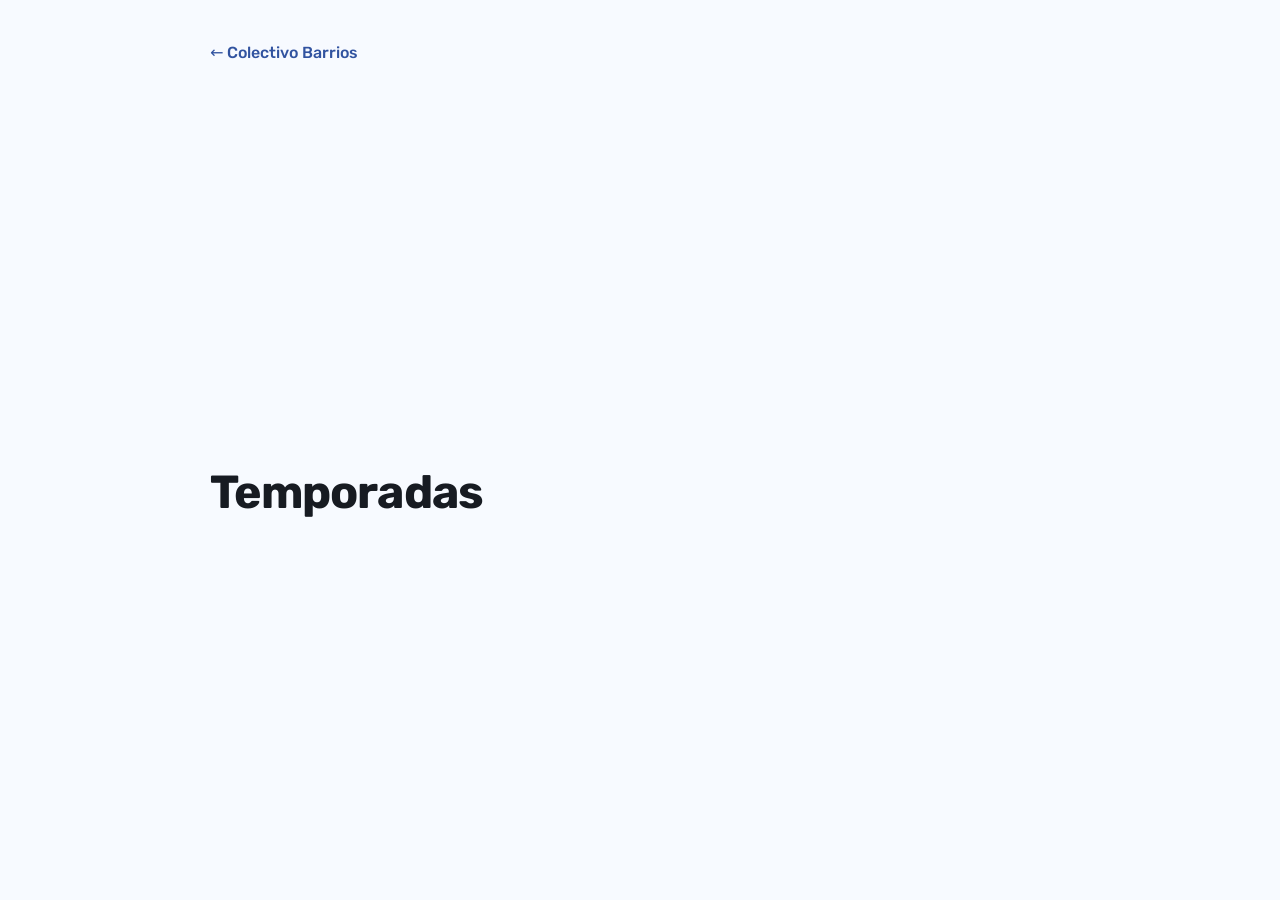
==== series.html @ 236506ab "Respaldo inicial: servidor Nginx optimizado y reproductor HLS" ====
<!doctype html>
<html lang="es">
<head>
<meta charset="utf-8">
<meta name="viewport" content="width=device-width, initial-scale=1">
<title>Series · Colectivo Barrios</title>
<meta name="theme-color" content="#006A60">
<link rel="preconnect" href="https://fonts.googleapis.com">
<link rel="preconnect" href="https://fonts.gstatic.com" crossorigin>
<link href="https://fonts.googleapis.com/css2?family=JetBrains+Mono:wght@400;700&family=Rubik:wght@400;500;700&display=swap" rel="stylesheet">
<script src="theme.js"></script>
<link rel="stylesheet" href="styles.css">
</head>
<body>
<main class="wrap">
  <a class="back" href="index.html#series">← Colectivo Barrios</a>
  <article class="s-head">
    <div class="cover" id="cover"></div>
    <div>
      <h1 class="big" id="title"></h1>
      <p class="lead" id="about"></p>
    </div>
  </article>
  <section>
    <h2>Temporadas</h2>
    <div class="chips" id="seasons"></div>
    <ol class="eps" id="eps"></ol>
  </section>
</main>
<script src="track.js"></script>
<script src="series.js?v=6"></script>
</body>
</html>
---- styles.css ----
/* Colectivo Barrios · roles de color estilo Material 3, generados desde un tono (--h) que cambia en cada visita */
@property --h{syntax:"<number>";inherits:true;initial-value:180}
:root{
  color-scheme:light dark;
  transition:--h 2.6s ease-in-out;
  --primary:oklch(.46 .13 var(--h)); --on-primary:#fff;
  --primary-c:oklch(.92 .07 var(--h)); --on-primary-c:oklch(.25 .08 var(--h));
  --secondary:oklch(.5 .04 var(--h));
  --secondary-c:oklch(.92 .03 calc(var(--h) + 20)); --on-secondary-c:oklch(.26 .04 calc(var(--h) + 20));
  --tertiary:oklch(.48 .1 calc(var(--h) + 60)); --on-tertiary:#fff;
  --tertiary-c:oklch(.92 .05 calc(var(--h) + 60)); --on-tertiary-c:oklch(.26 .08 calc(var(--h) + 60));
  --surface:oklch(.985 .008 var(--h)); --on-surface:oklch(.22 .015 var(--h));
  --on-surface-v:oklch(.4 .02 var(--h)); --outline-v:oklch(.84 .02 var(--h));
  --code-bg:oklch(.22 .03 var(--h)); --code-fg:oklch(.9 .02 var(--h)); --code-hl:oklch(.8 .13 var(--h));
  --font:"Rubik",system-ui,"Segoe UI",sans-serif; --mono:"JetBrains Mono",ui-monospace,monospace;
}
@media (prefers-color-scheme:dark){:root{
  --primary:oklch(.8 .12 var(--h)); --on-primary:oklch(.25 .07 var(--h));
  --primary-c:oklch(.34 .08 var(--h)); --on-primary-c:oklch(.9 .07 var(--h));
  --secondary:oklch(.8 .04 var(--h));
  --secondary-c:oklch(.35 .04 calc(var(--h) + 20)); --on-secondary-c:oklch(.9 .04 calc(var(--h) + 20));
  --tertiary:oklch(.8 .1 calc(var(--h) + 60)); --on-tertiary:oklch(.25 .07 calc(var(--h) + 60));
  --tertiary-c:oklch(.36 .08 calc(var(--h) + 60)); --on-tertiary-c:oklch(.92 .06 calc(var(--h) + 60));
  --surface:oklch(.19 .015 var(--h)); --on-surface:oklch(.91 .01 var(--h));
  --on-surface-v:oklch(.78 .02 var(--h)); --outline-v:oklch(.38 .02 var(--h));
  --code-bg:oklch(.14 .02 var(--h));
}}
*{box-sizing:border-box;margin:0}
html{scroll-behavior:smooth}
body{font:400 1rem/1.65 var(--font);background:var(--surface);color:var(--on-surface)}
img{max-width:100%;display:block}
a{color:var(--primary)}
:focus-visible{outline:3px solid var(--primary);outline-offset:3px}
.wrap{width:min(860px,100% - 40px);margin-inline:auto;padding-block:40px 72px}
section{margin-top:72px}
h1,h2,h3{line-height:1.15;font-weight:700}
h1{font-size:clamp(1.6rem,4vw,2.1rem);color:var(--primary)}
h1.big{font-size:clamp(2rem,6vw,3.2rem);color:var(--on-surface);margin-bottom:12px;letter-spacing:-.02em}
h2{font-size:clamp(1.9rem,5vw,2.9rem);letter-spacing:-.02em;margin-bottom:10px}
h3{font-size:1.3rem;font-weight:500}
.lead{color:var(--on-surface-v);font-size:1.1rem;max-width:56ch}
.meta{color:var(--on-surface-v);font-size:.9rem}

/* botones */
.btn{position:relative;overflow:hidden;display:inline-flex;align-items:center;justify-content:center;height:44px;padding:0 24px;border:0;border-radius:22px;font:500 .95rem var(--font);text-decoration:none;cursor:pointer}
.btn::before{content:"";position:absolute;inset:0;background:currentColor;opacity:0;transition:opacity .2s}
.btn:hover::before{opacity:.1}
.filled{background:var(--primary);color:var(--on-primary)}
.tonal{background:var(--secondary-c);color:var(--on-secondary-c)}
.text{color:var(--primary);padding:0 14px}

/* portadas (si existe la imagen en img/, se encima al arte) */
.cover{position:relative;aspect-ratio:2/3;border-radius:6px;overflow:hidden;display:flex;align-items:flex-end;padding:14px;font-weight:700;font-size:1.25rem;line-height:1.05;color:#fff;background-size:cover;background-position:center;transition:transform .25s}
.cover img{position:absolute;inset:0;width:100%;height:100%;object-fit:cover}
.cover img ~ span{display:none}
.cover span{position:relative}
.art-rick{background-color:#0d2b2f;background-image:url("data:image/svg+xml,%3Csvg xmlns='http://www.w3.org/2000/svg' viewBox='0 0 200 300'%3E%3Ccircle cx='100' cy='125' r='84' fill='none' stroke='%2394e07a' stroke-width='10' opacity='.25'/%3E%3Ccircle cx='100' cy='125' r='62' fill='none' stroke='%2394e07a' stroke-width='10' opacity='.55'/%3E%3Ccircle cx='100' cy='125' r='38' fill='%2394e07a'/%3E%3C/svg%3E")}
.art-peace{background-color:#25203d;background-image:url("data:image/svg+xml,%3Csvg xmlns='http://www.w3.org/2000/svg' viewBox='0 0 200 300'%3E%3Ccircle cx='100' cy='125' r='70' fill='none' stroke='%23f2c14e' stroke-width='8'/%3E%3Cpath d='M100 55v140M100 125l-50 50M100 125l50 50' stroke='%23f2c14e' stroke-width='8' fill='none' stroke-linecap='round'/%3E%3C/svg%3E")}

/* series */
.shows{list-style:none;padding:0;margin-top:32px;display:grid;gap:36px}
.show{display:grid;grid-template-columns:128px 1fr;gap:24px;align-items:start;color:inherit;text-decoration:none}
@media (min-width:600px){.show{grid-template-columns:168px 1fr;gap:32px}}
.show:hover .cover{transform:rotate(-2deg) translateY(-4px)}
.txt h3{margin-bottom:8px}
.go{display:inline-block;margin-top:12px;color:var(--primary);font-weight:500}
.show:hover .go{text-decoration:underline}
@media (max-width:599px){.cover{font-size:1.05rem;padding:10px}}

/* página de serie */
.back{display:inline-block;margin-bottom:28px;font-weight:500;text-decoration:none}
.back:hover{text-decoration:underline}
.s-head{display:grid;grid-template-columns:128px 1fr;gap:24px;align-items:start}
@media (min-width:600px){.s-head{grid-template-columns:200px 1fr;gap:36px}}
.chips{display:flex;flex-wrap:wrap;gap:8px;margin-top:20px}
.chip{font:500 .9rem var(--font);color:var(--on-surface);background:none;border:1px solid var(--outline-v);border-radius:8px;padding:6px 16px;cursor:pointer;transition:background .2s}
.chip.on{background:var(--secondary-c);color:var(--on-secondary-c);border-color:transparent}
.eps{list-style:none;padding:0;margin-top:20px}
.ep{display:flex;align-items:center;justify-content:space-between;gap:16px;min-height:60px;border-bottom:1px solid var(--outline-v)}

/* proyecto */
.app{margin-top:24px;padding:clamp(22px,4vw,36px);border:1px solid var(--outline-v);border-radius:16px;display:grid;gap:18px;justify-items:start}
.app-top{display:flex;align-items:center;gap:20px}
.app-top img{flex:none;width:96px;height:96px;border-radius:24px}
.app-desc{font-size:1.1rem;max-width:52ch}
.feat{list-style:none;padding:0;display:grid;gap:10px;width:100%}
.feat li{background:var(--primary-c);color:var(--on-primary-c);border-radius:10px;padding:12px 16px}
@media (min-width:640px){.feat{grid-template-columns:1fr 1fr}}

/* comunidad */
.actions{display:flex;flex-wrap:wrap;gap:10px;margin-top:24px}

/* venta */
.venta{background:var(--tertiary-c);color:var(--on-tertiary-c);border-radius:16px;padding:clamp(24px,5vw,48px)}
.venta .lead{color:inherit;opacity:.85}
.serv{list-style:none;padding:0;margin-top:28px}
.serv h3{font-size:1.15rem}
.serv p{opacity:.85;font-size:.95rem}

.serv li{padding:18px 0;border-top:1px solid color-mix(in srgb,currentColor 22%,transparent)}
.venta .filled{background:var(--tertiary);color:var(--on-tertiary)}
.ghost{color:inherit;box-shadow:inset 0 0 0 1px color-mix(in srgb,currentColor 45%,transparent)}

/* terminal emergente */
dialog.term{margin:auto;padding:0;width:min(640px,calc(100% - 32px));border:1px solid color-mix(in srgb,var(--code-fg) 25%,transparent);border-radius:10px;overflow:hidden;background:var(--code-bg);color:var(--code-fg);font:400 .92rem/1.7 var(--mono)}
dialog.term::backdrop{background:rgb(0 0 0/.55)}
dialog.term[open]{animation:term-in .22s cubic-bezier(.2,.8,.2,1)}
@keyframes term-in{from{opacity:0;transform:translateY(10px) scale(.96)}}
.term-bar{display:flex;justify-content:space-between;align-items:center;padding:8px 14px;border-bottom:1px solid color-mix(in srgb,var(--code-fg) 18%,transparent);font-size:.8rem;color:color-mix(in srgb,var(--code-fg) 70%,transparent)}
.term-bar button{background:none;border:0;color:inherit;font-size:1.5rem;line-height:1;padding:0 4px;cursor:pointer}
.term-body{padding:16px;min-height:170px;max-height:50vh;overflow-y:auto;white-space:pre-wrap;overflow-wrap:anywhere}
.term-body .you{color:var(--code-hl)}
.term-body .err{color:oklch(.78 .14 25)}
.term-line{display:flex;gap:10px;align-items:center;padding:10px 16px 14px}
.term-line:focus-within{background:color-mix(in srgb,var(--code-hl) 10%,transparent)}
.term-line span{color:var(--code-hl)}
.term-line input{flex:1;min-width:0;background:none;border:0;outline:0;color:inherit;font:inherit;caret-color:var(--code-hl)}

@media (prefers-reduced-motion:reduce){*,*::before,*::after{animation:none!important;transition:none!important;scroll-behavior:auto!important}}
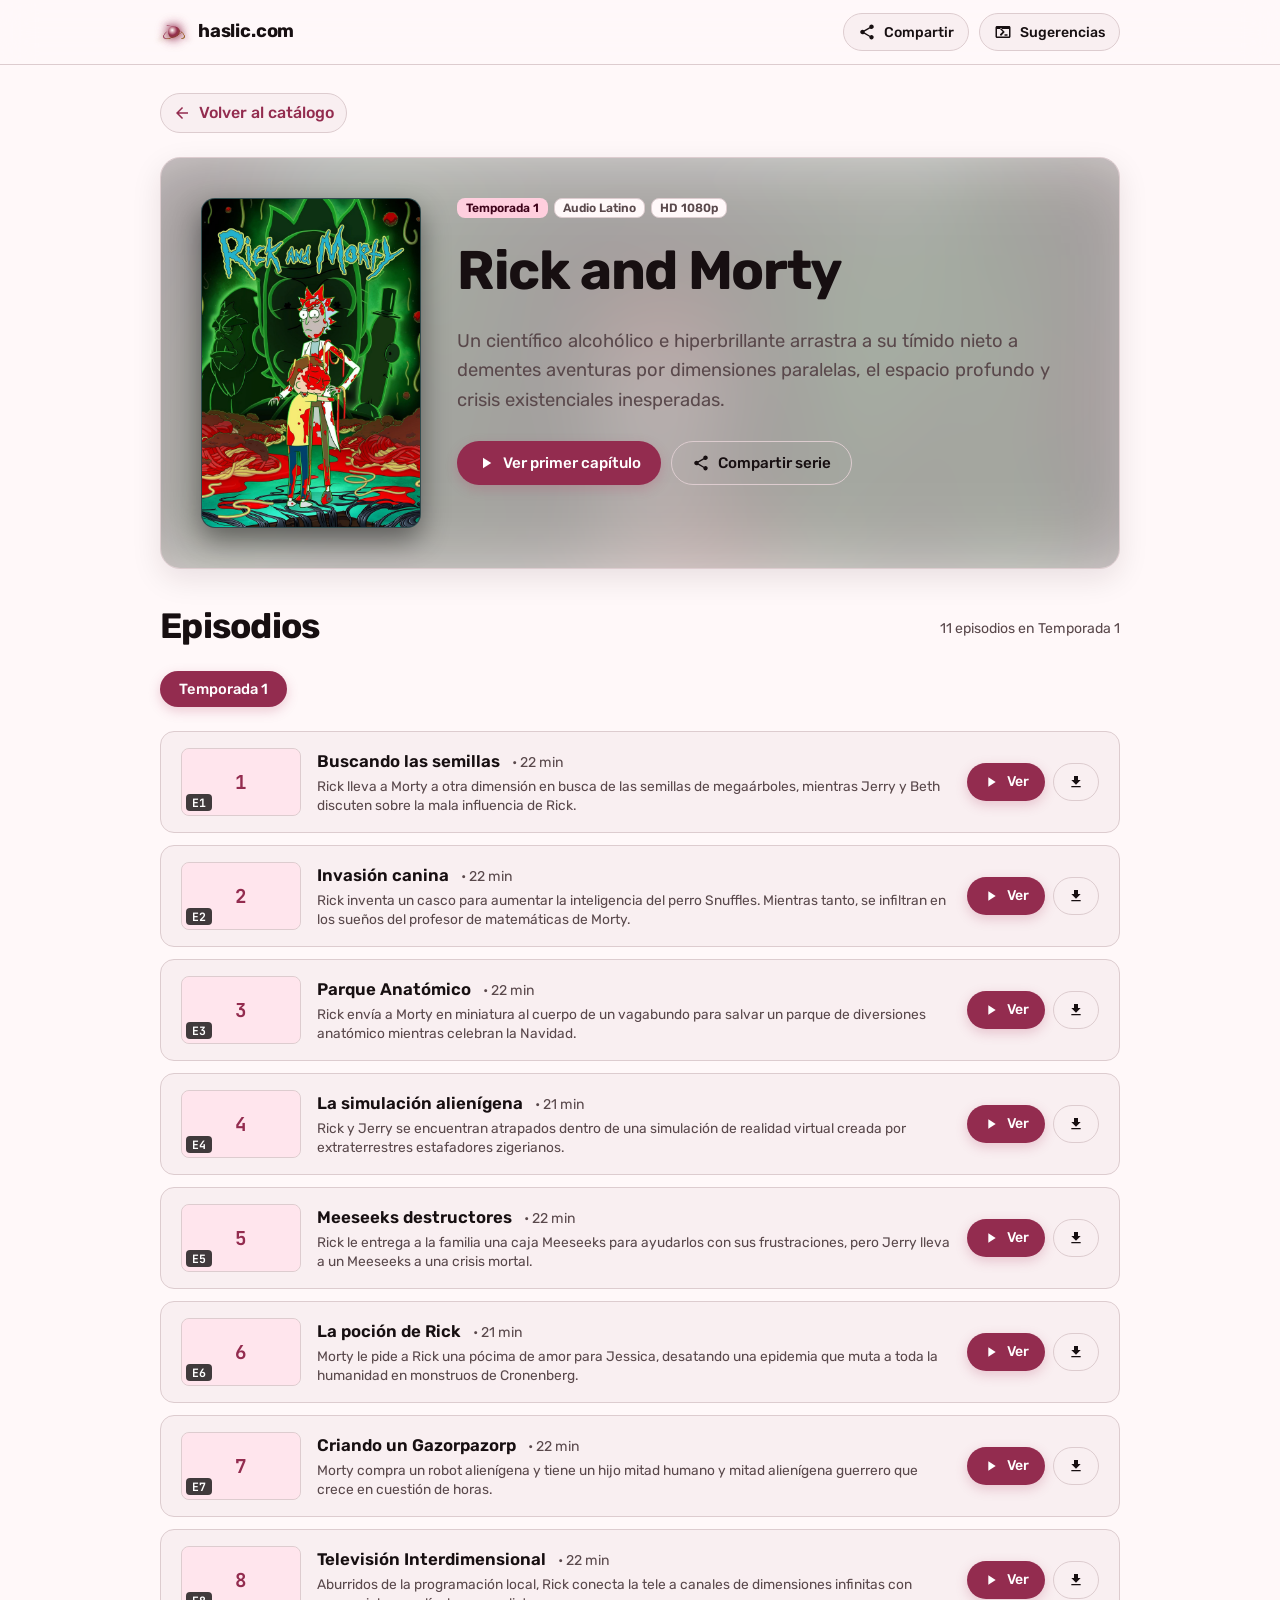
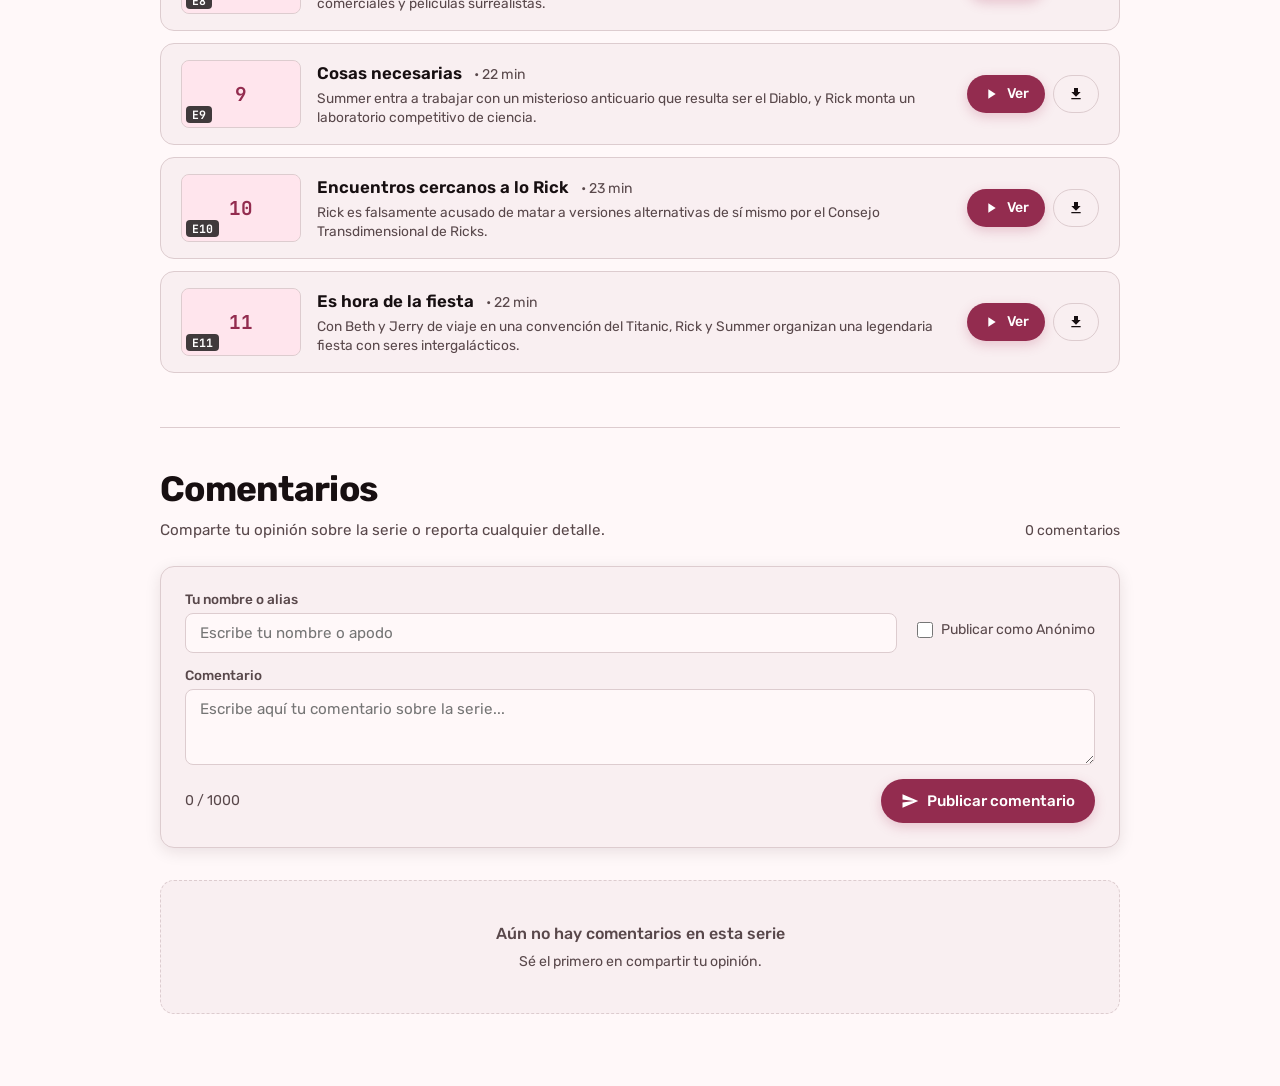
==== commit a0cbbaaf: "correciones de estilos" ====
--- a/series.html
+++ b/series.html
@@ -1,33 +1,234 @@
 <!doctype html>
 <html lang="es">
 <head>
-<meta charset="utf-8">
-<meta name="viewport" content="width=device-width, initial-scale=1">
-<title>Series · Colectivo Barrios</title>
-<meta name="theme-color" content="#006A60">
-<link rel="preconnect" href="https://fonts.googleapis.com">
-<link rel="preconnect" href="https://fonts.gstatic.com" crossorigin>
-<link href="https://fonts.googleapis.com/css2?family=JetBrains+Mono:wght@400;700&family=Rubik:wght@400;500;700&display=swap" rel="stylesheet">
-<script src="theme.js"></script>
-<link rel="stylesheet" href="styles.css">
+  <meta charset="utf-8">
+  <meta name="viewport" content="width=device-width, initial-scale=1">
+  <title>Series · haslic.com</title>
+  <meta name="description" content="Visualiza episodios y temporadas completas en alta definición.">
+  <meta name="theme-color" content="#006A60">
+  <link rel="preconnect" href="https://fonts.googleapis.com">
+  <link rel="preconnect" href="https://fonts.gstatic.com" crossorigin>
+  <link href="https://fonts.googleapis.com/css2?family=JetBrains+Mono:wght@400;600;700&family=Rubik:wght@400;500;600;700&display=swap" rel="stylesheet">
+  <script src="theme.js?v=9"></script>
+  <link rel="stylesheet" href="styles.css?v=9">
 </head>
 <body>
-<main class="wrap">
-  <a class="back" href="index.html#series">← Colectivo Barrios</a>
-  <article class="s-head">
-    <div class="cover" id="cover"></div>
-    <div>
-      <h1 class="big" id="title"></h1>
-      <p class="lead" id="about"></p>
+  <!-- Barra de navegación superior -->
+  <header class="site-nav">
+    <div class="nav-wrap">
+      <a class="brand" href="index.html">
+        <div class="brand-nexus" aria-hidden="true">
+          <div class="nexus-glow"></div>
+          <div class="nexus-ring ring-1"></div>
+          <div class="nexus-ring ring-2"></div>
+          <div class="nexus-core"></div>
+        </div>
+        <span>haslic.com</span>
+      </a>
+      <nav class="nav-actions">
+        <button type="button" class="nav-btn" id="share-page-btn" title="Compartir página" aria-label="Compartir página">
+          <svg viewBox="0 0 24 24">
+            <path d="M18 16.08c-.76 0-1.44.3-1.96.77L8.91 12.7c.05-.23.09-.46.09-.7s-.04-.47-.09-.7l7.05-4.11c.54.5 1.25.81 2.04.81 1.66 0 3-1.34 3-3s-1.34-3-3-3-3 1.34-3 3c0 .24.04.47.09.7L8.04 9.81C7.5 9.31 6.79 9 6 9c-1.66 0-3 1.34-3 3s1.34 3 3 3c.79 0 1.5-.31 2.04-.81l7.12 4.16c-.05.21-.08.43-.08.65 0 1.61 1.31 2.92 2.92 2.92s2.92-1.31 2.92-2.92c0-1.61-1.31-2.92-2.92-2.92z"/>
+          </svg>
+          <span>Compartir</span>
+        </button>
+        <button type="button" class="nav-btn" id="open-term" title="Abrir buzón de sugerencias" aria-label="Abrir sugerencias">
+          <svg viewBox="0 0 24 24">
+            <path d="M20 4H4c-1.1 0-2 .9-2 2v12c0 1.1.9 2 2 2h16c1.1 0 2-.9 2-2V6c0-1.1-.9-2-2-2zm0 14H4V8h16v10zm-12-3l3.5-3.5L8 8l1.41-1.41L14.33 12l-4.92 5.41L8 16zm6 0h4v2h-4v-2z"/>
+          </svg>
+          <span>Sugerencias</span>
+        </button>
+      </nav>
     </div>
-  </article>
-  <section>
-    <h2>Temporadas</h2>
-    <div class="chips" id="seasons"></div>
-    <ol class="eps" id="eps"></ol>
-  </section>
-</main>
-<script src="track.js"></script>
-<script src="series.js?v=6"></script>
+  </header>
+
+  <main class="wrap">
+    <!-- Migas de pan / Volver -->
+    <a class="back-link" href="index.html">
+      <svg width="18" height="18" viewBox="0 0 24 24" fill="currentColor">
+        <path d="M20 11H7.83l5.59-5.59L12 4l-8 8 8 8 1.41-1.41L7.83 13H20v-2z"/>
+      </svg>
+      <span>Volver al catálogo</span>
+    </a>
+
+    <!-- Cabecera Hero de la Serie -->
+    <article class="series-hero">
+      <div class="series-hero-backdrop" id="hero-backdrop"></div>
+      <div class="s-head">
+        <div class="s-poster" id="cover"></div>
+        <div class="s-info">
+          <div class="badge-row" id="series-badges">
+            <span class="badge badge-primary" id="series-season-badge">Temporada 1</span>
+            <span class="badge">Audio Latino</span>
+            <span class="badge">HD 1080p</span>
+          </div>
+          <h1 class="big" id="title">Cargando serie...</h1>
+          <p class="lead" id="about"></p>
+          <div class="s-actions">
+            <button type="button" class="btn filled" id="play-first-btn">
+              <svg viewBox="0 0 24 24">
+                <path d="M8 5v14l11-7z"/>
+              </svg>
+              <span>Ver primer capítulo</span>
+            </button>
+            <button type="button" class="btn ghost" id="share-btn">
+              <svg viewBox="0 0 24 24">
+                <path d="M18 16.08c-.76 0-1.44.3-1.96.77L8.91 12.7c.05-.23.09-.46.09-.7s-.04-.47-.09-.7l7.05-4.11c.54.5 1.25.81 2.04.81 1.66 0 3-1.34 3-3s-1.34-3-3-3-3 1.34-3 3c0 .24.04.47.09.7L8.04 9.81C7.5 9.31 6.79 9 6 9c-1.66 0-3 1.34-3 3s1.34 3 3 3c.79 0 1.5-.31 2.04-.81l7.12 4.16c-.05.21-.08.43-.08.65 0 1.61 1.31 2.92 2.92 2.92s2.92-1.31 2.92-2.92c0-1.61-1.31-2.92-2.92-2.92z"/>
+              </svg>
+              <span>Compartir serie</span>
+            </button>
+          </div>
+        </div>
+      </div>
+    </article>
+
+    <!-- Reproductor Teatral (Oculto inicialmente, aparece al reproducir un capítulo) -->
+    <section class="theater-player-container" id="player-container">
+      <div class="player-header">
+        <div class="player-title">
+          <svg width="20" height="20" viewBox="0 0 24 24" fill="currentColor">
+            <path d="M12 2C6.48 2 2 6.48 2 12s4.48 10 10 10 10-4.48 10-10S17.52 2 12 2zm-2 14.5v-9l6 4.5-6 4.5z"/>
+          </svg>
+          <span id="player-status">Reproduciendo: Episodio</span>
+        </div>
+        <button type="button" class="player-close" id="player-close-btn" title="Cerrar reproductor" aria-label="Cerrar">✕</button>
+      </div>
+
+      <div class="video-wrapper">
+        <video id="video-element" controls playsinline preload="metadata"></video>
+        <div class="player-fallback" id="player-fallback">
+          <svg width="48" height="48" viewBox="0 0 24 24" fill="currentColor" style="color: var(--primary);">
+            <path d="M21 3H3c-1.1 0-2 .9-2 2v14c0 1.1.9 2 2 2h18c1.1 0 2-.9 2-2V5c0-1.1-.9-2-2-2zm0 16H3V5h18v14zm-10-7h9v6h-9z"/>
+          </svg>
+          <h3>Video local en preparación</h3>
+          <p id="fallback-message">El archivo multimedia aún no se encuentra alojado en esta ruta local.</p>
+          <span class="badge" id="fallback-path" style="font-family: var(--mono); word-break: break-all;"></span>
+        </div>
+      </div>
+
+      <div class="player-nav-controls">
+        <button type="button" class="btn ghost" id="btn-prev-ep" style="height: 38px; padding: 0 14px; font-size: 0.88rem;">
+          ← Anterior
+        </button>
+        <span class="meta" id="player-ep-counter">Capítulo 1</span>
+        <button type="button" class="btn ghost" id="btn-next-ep" style="height: 38px; padding: 0 14px; font-size: 0.88rem;">
+          Siguiente →
+        </button>
+      </div>
+    </section>
+
+    <!-- Temporadas y Episodios -->
+    <section class="seasons-section">
+      <div class="section-head">
+        <h2>Episodios</h2>
+        <span class="meta" id="episodes-count">Cargando episodios...</span>
+      </div>
+
+      <!-- Selector de Temporadas -->
+      <div class="chips" id="seasons"></div>
+
+      <!-- Lista Interactiva de Episodios -->
+      <ol class="eps" id="eps"></ol>
+    </section>
+
+    <!-- Sección de Comentarios de la Serie -->
+    <section class="comments-section" id="comments">
+      <div class="comments-header">
+        <div>
+          <h2>Comentarios</h2>
+          <p class="lead" style="font-size: 0.95rem;">Comparte tu opinión sobre la serie o reporta cualquier detalle.</p>
+        </div>
+        <span class="meta" id="comments-count">0 comentarios</span>
+      </div>
+
+      <!-- Formulario para agregar comentario -->
+      <form class="comment-form" id="comment-form">
+        <div class="comment-inputs-row">
+          <div class="input-group" style="flex: 1; min-width: 200px;">
+            <label for="comment-author" class="input-label">Tu nombre o alias</label>
+            <input type="text" id="comment-author" class="comment-input" placeholder="Escribe tu nombre o apodo" maxlength="40">
+          </div>
+          <div class="anon-toggle-wrap">
+            <label class="anon-toggle-label">
+              <input type="checkbox" id="comment-anon">
+              <span>Publicar como Anónimo</span>
+            </label>
+          </div>
+        </div>
+
+        <div class="input-group" style="margin-top: 14px;">
+          <label for="comment-text" class="input-label">Comentario</label>
+          <textarea id="comment-text" class="comment-textarea" placeholder="Escribe aquí tu comentario sobre la serie..." rows="3" required maxlength="1000"></textarea>
+        </div>
+
+        <div class="comment-form-footer">
+          <span class="meta" id="char-counter">0 / 1000</span>
+          <button type="submit" class="btn filled" id="btn-submit-comment">
+            <svg viewBox="0 0 24 24" style="width: 18px; height: 18px;">
+              <path d="M2.01 21L23 12 2.01 3 2 10l15 2-15 2z"/>
+            </svg>
+            <span>Publicar comentario</span>
+          </button>
+        </div>
+      </form>
+
+      <!-- Lista de Comentarios -->
+      <div class="comments-list" id="comments-list">
+        <div class="comments-empty" id="comments-empty">
+          <p style="font-weight: 500; margin-bottom: 4px;">Aún no hay comentarios en esta serie</p>
+          <p class="meta">Sé el primero en compartir tu opinión.</p>
+        </div>
+      </div>
+    </section>
+  </main>
+
+  <!-- Modal Terminal de sugerencias interactivo -->
+  <dialog class="term" id="term">
+    <div class="term-bar">
+      <span>terminal@haslic.com:~</span>
+      <button type="button" id="term-x" aria-label="Cerrar terminal">×</button>
+    </div>
+    <div class="term-body" id="term-out"></div>
+    <div class="term-line">
+      <span>$</span>
+      <input type="text" id="term-in" placeholder="Escribe aquí..." autofocus>
+    </div>
+  </dialog>
+
+  <!-- Notificación Toast -->
+  <div class="toast" id="toast">Enlace copiado al portapapeles</div>
+
+  <script src="track.js?v=9"></script>
+  <script src="series.js?v=9"></script>
+  <script src="script.js?v=9"></script>
+  <script>
+    // Manejo de compartir en la navbar
+    (function() {
+      const sharePageBtn = document.getElementById("share-page-btn");
+      const toast = document.getElementById("toast");
+
+      function showToast(msg) {
+        if (!toast) return;
+        toast.textContent = msg;
+        toast.classList.add("show");
+        setTimeout(() => toast.classList.remove("show"), 2800);
+      }
+
+      if (sharePageBtn) {
+        sharePageBtn.addEventListener("click", () => {
+          const url = window.location.href;
+          if (navigator.clipboard) {
+            navigator.clipboard.writeText(url).then(() => {
+              showToast("¡Enlace copiado al portapapeles!");
+            }).catch(() => {
+              showToast(url);
+            });
+          } else {
+            showToast("Enlace preparado.");
+          }
+        });
+      }
+    })();
+  </script>
 </body>
 </html>
--- a/styles.css
+++ b/styles.css
@@ -1,119 +1,1506 @@
-/* Colectivo Barrios · roles de color estilo Material 3, generados desde un tono (--h) que cambia en cada visita */
-@property --h{syntax:"<number>";inherits:true;initial-value:180}
-:root{
-  color-scheme:light dark;
-  transition:--h 2.6s ease-in-out;
-  --primary:oklch(.46 .13 var(--h)); --on-primary:#fff;
-  --primary-c:oklch(.92 .07 var(--h)); --on-primary-c:oklch(.25 .08 var(--h));
-  --secondary:oklch(.5 .04 var(--h));
-  --secondary-c:oklch(.92 .03 calc(var(--h) + 20)); --on-secondary-c:oklch(.26 .04 calc(var(--h) + 20));
-  --tertiary:oklch(.48 .1 calc(var(--h) + 60)); --on-tertiary:#fff;
-  --tertiary-c:oklch(.92 .05 calc(var(--h) + 60)); --on-tertiary-c:oklch(.26 .08 calc(var(--h) + 60));
-  --surface:oklch(.985 .008 var(--h)); --on-surface:oklch(.22 .015 var(--h));
-  --on-surface-v:oklch(.4 .02 var(--h)); --outline-v:oklch(.84 .02 var(--h));
-  --code-bg:oklch(.22 .03 var(--h)); --code-fg:oklch(.9 .02 var(--h)); --code-hl:oklch(.8 .13 var(--h));
-  --font:"Rubik",system-ui,"Segoe UI",sans-serif; --mono:"JetBrains Mono",ui-monospace,monospace;
-}
-@media (prefers-color-scheme:dark){:root{
-  --primary:oklch(.8 .12 var(--h)); --on-primary:oklch(.25 .07 var(--h));
-  --primary-c:oklch(.34 .08 var(--h)); --on-primary-c:oklch(.9 .07 var(--h));
-  --secondary:oklch(.8 .04 var(--h));
-  --secondary-c:oklch(.35 .04 calc(var(--h) + 20)); --on-secondary-c:oklch(.9 .04 calc(var(--h) + 20));
-  --tertiary:oklch(.8 .1 calc(var(--h) + 60)); --on-tertiary:oklch(.25 .07 calc(var(--h) + 60));
-  --tertiary-c:oklch(.36 .08 calc(var(--h) + 60)); --on-tertiary-c:oklch(.92 .06 calc(var(--h) + 60));
-  --surface:oklch(.19 .015 var(--h)); --on-surface:oklch(.91 .01 var(--h));
-  --on-surface-v:oklch(.78 .02 var(--h)); --outline-v:oklch(.38 .02 var(--h));
-  --code-bg:oklch(.14 .02 var(--h));
-}}
-*{box-sizing:border-box;margin:0}
-html{scroll-behavior:smooth}
-body{font:400 1rem/1.65 var(--font);background:var(--surface);color:var(--on-surface)}
-img{max-width:100%;display:block}
-a{color:var(--primary)}
-:focus-visible{outline:3px solid var(--primary);outline-offset:3px}
-.wrap{width:min(860px,100% - 40px);margin-inline:auto;padding-block:40px 72px}
-section{margin-top:72px}
-h1,h2,h3{line-height:1.15;font-weight:700}
-h1{font-size:clamp(1.6rem,4vw,2.1rem);color:var(--primary)}
-h1.big{font-size:clamp(2rem,6vw,3.2rem);color:var(--on-surface);margin-bottom:12px;letter-spacing:-.02em}
-h2{font-size:clamp(1.9rem,5vw,2.9rem);letter-spacing:-.02em;margin-bottom:10px}
-h3{font-size:1.3rem;font-weight:500}
-.lead{color:var(--on-surface-v);font-size:1.1rem;max-width:56ch}
-.meta{color:var(--on-surface-v);font-size:.9rem}
-
-/* botones */
-.btn{position:relative;overflow:hidden;display:inline-flex;align-items:center;justify-content:center;height:44px;padding:0 24px;border:0;border-radius:22px;font:500 .95rem var(--font);text-decoration:none;cursor:pointer}
-.btn::before{content:"";position:absolute;inset:0;background:currentColor;opacity:0;transition:opacity .2s}
-.btn:hover::before{opacity:.1}
-.filled{background:var(--primary);color:var(--on-primary)}
-.tonal{background:var(--secondary-c);color:var(--on-secondary-c)}
-.text{color:var(--primary);padding:0 14px}
-
-/* portadas (si existe la imagen en img/, se encima al arte) */
-.cover{position:relative;aspect-ratio:2/3;border-radius:6px;overflow:hidden;display:flex;align-items:flex-end;padding:14px;font-weight:700;font-size:1.25rem;line-height:1.05;color:#fff;background-size:cover;background-position:center;transition:transform .25s}
-.cover img{position:absolute;inset:0;width:100%;height:100%;object-fit:cover}
-.cover img ~ span{display:none}
-.cover span{position:relative}
-.art-rick{background-color:#0d2b2f;background-image:url("data:image/svg+xml,%3Csvg xmlns='http://www.w3.org/2000/svg' viewBox='0 0 200 300'%3E%3Ccircle cx='100' cy='125' r='84' fill='none' stroke='%2394e07a' stroke-width='10' opacity='.25'/%3E%3Ccircle cx='100' cy='125' r='62' fill='none' stroke='%2394e07a' stroke-width='10' opacity='.55'/%3E%3Ccircle cx='100' cy='125' r='38' fill='%2394e07a'/%3E%3C/svg%3E")}
-.art-peace{background-color:#25203d;background-image:url("data:image/svg+xml,%3Csvg xmlns='http://www.w3.org/2000/svg' viewBox='0 0 200 300'%3E%3Ccircle cx='100' cy='125' r='70' fill='none' stroke='%23f2c14e' stroke-width='8'/%3E%3Cpath d='M100 55v140M100 125l-50 50M100 125l50 50' stroke='%23f2c14e' stroke-width='8' fill='none' stroke-linecap='round'/%3E%3C/svg%3E")}
-
-/* series */
-.shows{list-style:none;padding:0;margin-top:32px;display:grid;gap:36px}
-.show{display:grid;grid-template-columns:128px 1fr;gap:24px;align-items:start;color:inherit;text-decoration:none}
-@media (min-width:600px){.show{grid-template-columns:168px 1fr;gap:32px}}
-.show:hover .cover{transform:rotate(-2deg) translateY(-4px)}
-.txt h3{margin-bottom:8px}
-.go{display:inline-block;margin-top:12px;color:var(--primary);font-weight:500}
-.show:hover .go{text-decoration:underline}
-@media (max-width:599px){.cover{font-size:1.05rem;padding:10px}}
-
-/* página de serie */
-.back{display:inline-block;margin-bottom:28px;font-weight:500;text-decoration:none}
-.back:hover{text-decoration:underline}
-.s-head{display:grid;grid-template-columns:128px 1fr;gap:24px;align-items:start}
-@media (min-width:600px){.s-head{grid-template-columns:200px 1fr;gap:36px}}
-.chips{display:flex;flex-wrap:wrap;gap:8px;margin-top:20px}
-.chip{font:500 .9rem var(--font);color:var(--on-surface);background:none;border:1px solid var(--outline-v);border-radius:8px;padding:6px 16px;cursor:pointer;transition:background .2s}
-.chip.on{background:var(--secondary-c);color:var(--on-secondary-c);border-color:transparent}
-.eps{list-style:none;padding:0;margin-top:20px}
-.ep{display:flex;align-items:center;justify-content:space-between;gap:16px;min-height:60px;border-bottom:1px solid var(--outline-v)}
-
-/* proyecto */
-.app{margin-top:24px;padding:clamp(22px,4vw,36px);border:1px solid var(--outline-v);border-radius:16px;display:grid;gap:18px;justify-items:start}
-.app-top{display:flex;align-items:center;gap:20px}
-.app-top img{flex:none;width:96px;height:96px;border-radius:24px}
-.app-desc{font-size:1.1rem;max-width:52ch}
-.feat{list-style:none;padding:0;display:grid;gap:10px;width:100%}
-.feat li{background:var(--primary-c);color:var(--on-primary-c);border-radius:10px;padding:12px 16px}
-@media (min-width:640px){.feat{grid-template-columns:1fr 1fr}}
-
-/* comunidad */
-.actions{display:flex;flex-wrap:wrap;gap:10px;margin-top:24px}
-
-/* venta */
-.venta{background:var(--tertiary-c);color:var(--on-tertiary-c);border-radius:16px;padding:clamp(24px,5vw,48px)}
-.venta .lead{color:inherit;opacity:.85}
-.serv{list-style:none;padding:0;margin-top:28px}
-.serv h3{font-size:1.15rem}
-.serv p{opacity:.85;font-size:.95rem}
-
-.serv li{padding:18px 0;border-top:1px solid color-mix(in srgb,currentColor 22%,transparent)}
-.venta .filled{background:var(--tertiary);color:var(--on-tertiary)}
-.ghost{color:inherit;box-shadow:inset 0 0 0 1px color-mix(in srgb,currentColor 45%,transparent)}
-
-/* terminal emergente */
-dialog.term{margin:auto;padding:0;width:min(640px,calc(100% - 32px));border:1px solid color-mix(in srgb,var(--code-fg) 25%,transparent);border-radius:10px;overflow:hidden;background:var(--code-bg);color:var(--code-fg);font:400 .92rem/1.7 var(--mono)}
-dialog.term::backdrop{background:rgb(0 0 0/.55)}
-dialog.term[open]{animation:term-in .22s cubic-bezier(.2,.8,.2,1)}
-@keyframes term-in{from{opacity:0;transform:translateY(10px) scale(.96)}}
-.term-bar{display:flex;justify-content:space-between;align-items:center;padding:8px 14px;border-bottom:1px solid color-mix(in srgb,var(--code-fg) 18%,transparent);font-size:.8rem;color:color-mix(in srgb,var(--code-fg) 70%,transparent)}
-.term-bar button{background:none;border:0;color:inherit;font-size:1.5rem;line-height:1;padding:0 4px;cursor:pointer}
-.term-body{padding:16px;min-height:170px;max-height:50vh;overflow-y:auto;white-space:pre-wrap;overflow-wrap:anywhere}
-.term-body .you{color:var(--code-hl)}
-.term-body .err{color:oklch(.78 .14 25)}
-.term-line{display:flex;gap:10px;align-items:center;padding:10px 16px 14px}
-.term-line:focus-within{background:color-mix(in srgb,var(--code-hl) 10%,transparent)}
-.term-line span{color:var(--code-hl)}
-.term-line input{flex:1;min-width:0;background:none;border:0;outline:0;color:inherit;font:inherit;caret-color:var(--code-hl)}
-
-@media (prefers-reduced-motion:reduce){*,*::before,*::after{animation:none!important;transition:none!important;scroll-behavior:auto!important}}
+/* Material 3 OKLCH dynamic theme & responsive styles */
+@property --h {
+  syntax: "<number>";
+  inherits: true;
+  initial-value: 180;
+}
+
+:root {
+  color-scheme: light dark;
+  transition: --h 2s cubic-bezier(0.2, 0.8, 0.2, 1);
+  
+  /* Sistema de Color Dinámico OKLCH */
+  --primary: oklch(.46 .14 var(--h));
+  --on-primary: #ffffff;
+  --primary-c: oklch(.92 .08 var(--h));
+  --on-primary-c: oklch(.24 .09 var(--h));
+  
+  --secondary: oklch(.50 .05 var(--h));
+  --secondary-c: oklch(.92 .04 calc(var(--h) + 20));
+  --on-secondary-c: oklch(.25 .05 calc(var(--h) + 20));
+  
+  --tertiary: oklch(.48 .11 calc(var(--h) + 60));
+  --on-tertiary: #ffffff;
+  --tertiary-c: oklch(.92 .06 calc(var(--h) + 60));
+  --on-tertiary-c: oklch(.25 .09 calc(var(--h) + 60));
+  
+  --surface: oklch(.985 .008 var(--h));
+  --surface-card: oklch(.96 .012 var(--h));
+  --surface-elevated: oklch(.99 .005 var(--h));
+  --on-surface: oklch(.18 .015 var(--h));
+  --on-surface-v: oklch(.42 .025 var(--h));
+  --outline-v: oklch(.86 .02 var(--h));
+  
+  --shadow-color: oklch(.2 .04 var(--h) / 0.1);
+  --glow-color: oklch(.55 .15 var(--h) / 0.25);
+  
+  --code-bg: oklch(.20 .03 var(--h));
+  --code-fg: oklch(.92 .02 var(--h));
+  --code-hl: oklch(.82 .14 var(--h));
+  
+  --font: "Rubik", system-ui, -apple-system, BlinkMacSystemFont, "Segoe UI", sans-serif;
+  --mono: "JetBrains Mono", ui-monospace, Menlo, Monaco, monospace;
+  --radius-sm: 8px;
+  --radius-md: 14px;
+  --radius-lg: 20px;
+  --radius-full: 9999px;
+}
+
+@media (prefers-color-scheme: dark) {
+  :root {
+    --primary: oklch(.80 .13 var(--h));
+    --on-primary: oklch(.20 .08 var(--h));
+    --primary-c: oklch(.32 .09 var(--h));
+    --on-primary-c: oklch(.92 .08 var(--h));
+    
+    --secondary: oklch(.80 .05 var(--h));
+    --secondary-c: oklch(.32 .05 calc(var(--h) + 20));
+    --on-secondary-c: oklch(.92 .05 calc(var(--h) + 20));
+    
+    --tertiary: oklch(.82 .11 calc(var(--h) + 60));
+    --on-tertiary: oklch(.22 .08 calc(var(--h) + 60));
+    --tertiary-c: oklch(.34 .09 calc(var(--h) + 60));
+    --on-tertiary-c: oklch(.94 .06 calc(var(--h) + 60));
+    
+    --surface: oklch(.16 .018 var(--h));
+    --surface-card: oklch(.21 .022 var(--h));
+    --surface-elevated: oklch(.25 .025 var(--h));
+    --on-surface: oklch(.93 .012 var(--h));
+    --on-surface-v: oklch(.72 .025 var(--h));
+    --outline-v: oklch(.34 .025 var(--h));
+    
+    --shadow-color: oklch(0 0 0 / 0.45);
+    --glow-color: oklch(.75 .15 var(--h) / 0.22);
+    --code-bg: oklch(.13 .025 var(--h));
+  }
+}
+
+/* Reset y Base */
+*, *::before, *::after {
+  box-sizing: border-box;
+  margin: 0;
+  padding: 0;
+}
+
+html {
+  scroll-behavior: smooth;
+  -webkit-font-smoothing: antialiased;
+  -moz-osx-font-smoothing: grayscale;
+}
+
+body {
+  font: 400 1rem/1.6 var(--font);
+  background-color: var(--surface);
+  color: var(--on-surface);
+  min-height: 100vh;
+  display: flex;
+  flex-direction: column;
+  overflow-x: hidden;
+  transition: background-color 0.4s ease, color 0.4s ease;
+}
+
+/* Barra de navegación superior */
+.site-nav {
+  position: sticky;
+  top: 0;
+  z-index: 100;
+  backdrop-filter: blur(16px);
+  -webkit-backdrop-filter: blur(16px);
+  background: color-mix(in srgb, var(--surface) 84%, transparent);
+  border-bottom: 1px solid var(--outline-v);
+  transition: border-color 0.3s ease, background 0.3s ease;
+}
+
+.nav-wrap {
+  width: min(960px, 100% - 32px);
+  margin-inline: auto;
+  height: 64px;
+  display: flex;
+  align-items: center;
+  justify-content: space-between;
+  gap: 16px;
+}
+
+.brand {
+  display: inline-flex;
+  align-items: center;
+  gap: 10px;
+  color: var(--on-surface);
+  text-decoration: none;
+  font-weight: 700;
+  font-size: 1.15rem;
+  letter-spacing: -0.01em;
+}
+
+/* Brand Dynamic Nexus (Núcleo orbital giroscópico 3D) */
+.brand-nexus {
+  position: relative;
+  width: 28px;
+  height: 28px;
+  display: flex;
+  align-items: center;
+  justify-content: center;
+  flex-shrink: 0;
+  perspective: 500px;
+}
+
+.nexus-glow {
+  position: absolute;
+  width: 20px;
+  height: 20px;
+  border-radius: 50%;
+  background: radial-gradient(circle, var(--primary) 0%, var(--glow-color) 70%, transparent 100%);
+  filter: blur(6px);
+  opacity: 0.65;
+  animation: nexusGlowPulse 2.5s ease-in-out infinite alternate;
+  pointer-events: none;
+}
+
+.nexus-core {
+  position: absolute;
+  width: 12px;
+  height: 12px;
+  border-radius: 42% 58% 70% 30% / 45% 45% 55% 55%;
+  background: radial-gradient(circle at 35% 35%, #ffffff 0%, var(--primary) 45%, var(--tertiary) 100%);
+  box-shadow: 0 0 10px var(--primary);
+  animation: nexusMorph 3.5s ease-in-out infinite alternate, nexusCoreSpin 6s linear infinite;
+  z-index: 2;
+  transition: transform 0.3s ease;
+}
+
+.nexus-ring {
+  position: absolute;
+  width: 24px;
+  height: 24px;
+  border-radius: 50%;
+  border: 1.8px solid transparent;
+  pointer-events: none;
+}
+
+.ring-1 {
+  border-top-color: var(--primary);
+  border-right-color: var(--tertiary);
+  transform: rotateX(65deg) rotateY(25deg);
+  animation: spinRing1 2.8s linear infinite;
+  filter: drop-shadow(0 0 5px var(--primary));
+}
+
+.ring-2 {
+  border-bottom-color: var(--tertiary);
+  border-left-color: var(--primary);
+  transform: rotateX(65deg) rotateY(-25deg);
+  animation: spinRing2 2.2s linear infinite reverse;
+  filter: drop-shadow(0 0 5px var(--tertiary));
+}
+
+.brand:hover .nexus-core {
+  transform: scale(1.25);
+  box-shadow: 0 0 16px var(--primary);
+}
+
+.brand:hover .ring-1 {
+  animation-duration: 1.2s;
+  filter: drop-shadow(0 0 8px var(--primary));
+}
+
+.brand:hover .ring-2 {
+  animation-duration: 1s;
+  filter: drop-shadow(0 0 8px var(--tertiary));
+}
+
+@keyframes nexusMorph {
+  0% {
+    border-radius: 42% 58% 70% 30% / 45% 45% 55% 55%;
+  }
+  33% {
+    border-radius: 70% 30% 46% 54% / 30% 60% 40% 70%;
+  }
+  66% {
+    border-radius: 35% 65% 30% 70% / 60% 30% 70% 40%;
+  }
+  100% {
+    border-radius: 55% 45% 60% 40% / 40% 60% 40% 60%;
+  }
+}
+
+@keyframes nexusCoreSpin {
+  0% { transform: rotate(0deg) scale(0.95); }
+  50% { transform: rotate(180deg) scale(1.08); }
+  100% { transform: rotate(360deg) scale(0.95); }
+}
+
+@keyframes spinRing1 {
+  0% { transform: rotateX(65deg) rotateY(25deg) rotateZ(0deg); }
+  100% { transform: rotateX(65deg) rotateY(25deg) rotateZ(360deg); }
+}
+
+@keyframes spinRing2 {
+  0% { transform: rotateX(65deg) rotateY(-25deg) rotateZ(0deg); }
+  100% { transform: rotateX(65deg) rotateY(-25deg) rotateZ(360deg); }
+}
+
+@keyframes nexusGlowPulse {
+  0% { opacity: 0.45; transform: scale(0.85); }
+  100% { opacity: 0.85; transform: scale(1.15); }
+}
+
+.nav-actions {
+  display: flex;
+  align-items: center;
+  gap: 10px;
+}
+
+.nav-btn {
+  display: inline-flex;
+  align-items: center;
+  justify-content: center;
+  gap: 8px;
+  height: 38px;
+  padding: 0 14px;
+  border-radius: var(--radius-full);
+  font: 500 0.88rem var(--font);
+  color: var(--on-surface);
+  background: var(--surface-card);
+  border: 1px solid var(--outline-v);
+  cursor: pointer;
+  text-decoration: none;
+  transition: all 0.2s ease;
+}
+
+.nav-btn:hover {
+  background: var(--secondary-c);
+  color: var(--on-secondary-c);
+  border-color: transparent;
+  transform: translateY(-1px);
+}
+
+.nav-btn svg {
+  width: 18px;
+  height: 18px;
+  fill: currentColor;
+  transition: transform 0.5s ease;
+}
+
+.nav-btn.spinning svg {
+  transform: rotate(360deg);
+}
+
+/* Envoltorio principal */
+.wrap {
+  width: min(960px, 100% - 32px);
+  margin-inline: auto;
+  padding-block: 28px 72px;
+  flex: 1;
+}
+
+/* Tipografía */
+h1, h2, h3, h4 {
+  line-height: 1.2;
+  font-weight: 700;
+}
+
+h1 {
+  font-size: clamp(1.8rem, 5vw, 2.6rem);
+  letter-spacing: -0.02em;
+}
+
+h1.big {
+  font-size: clamp(2.2rem, 6vw, 3.4rem);
+  letter-spacing: -0.025em;
+  margin-bottom: 12px;
+}
+
+h2 {
+  font-size: clamp(1.5rem, 4vw, 2.2rem);
+  letter-spacing: -0.02em;
+  margin-bottom: 8px;
+}
+
+h3 {
+  font-size: clamp(1.2rem, 3vw, 1.45rem);
+  font-weight: 600;
+}
+
+.lead {
+  color: var(--on-surface-v);
+  font-size: clamp(1rem, 2.5vw, 1.15rem);
+  max-width: 62ch;
+  line-height: 1.6;
+}
+
+.meta {
+  color: var(--on-surface-v);
+  font-size: 0.88rem;
+}
+
+/* Hero en Index */
+.hero {
+  position: relative;
+  padding: clamp(24px, 5vw, 48px) clamp(20px, 4vw, 36px);
+  background: linear-gradient(135deg, color-mix(in srgb, var(--primary-c) 30%, transparent), color-mix(in srgb, var(--surface-card) 90%, transparent));
+  border: 1px solid var(--outline-v);
+  border-radius: var(--radius-lg);
+  margin-bottom: 40px;
+  box-shadow: 0 12px 32px var(--shadow-color);
+  overflow: hidden;
+  animation: fadeIn 0.6s ease-out;
+}
+
+.hero::after {
+  content: "";
+  position: absolute;
+  top: -50%;
+  right: -20%;
+  width: 320px;
+  height: 320px;
+  border-radius: 50%;
+  background: var(--glow-color);
+  filter: blur(60px);
+  pointer-events: none;
+}
+
+.hero-tag {
+  display: inline-flex;
+  align-items: center;
+  gap: 6px;
+  font: 600 0.8rem var(--mono);
+  text-transform: uppercase;
+  letter-spacing: 0.08em;
+  color: var(--primary);
+  background: var(--primary-c);
+  padding: 4px 12px;
+  border-radius: var(--radius-full);
+  margin-bottom: 14px;
+}
+
+/* Buscador y Filtros */
+.search-bar-wrap {
+  margin-top: 24px;
+  display: flex;
+  flex-direction: column;
+  gap: 14px;
+}
+
+.search-box {
+  position: relative;
+  display: flex;
+  align-items: center;
+  max-width: 520px;
+}
+
+.search-box svg {
+  position: absolute;
+  left: 16px;
+  width: 20px;
+  height: 20px;
+  fill: var(--on-surface-v);
+  pointer-events: none;
+}
+
+.search-input {
+  width: 100%;
+  height: 48px;
+  padding: 0 44px 0 46px;
+  border-radius: var(--radius-full);
+  border: 1px solid var(--outline-v);
+  background: var(--surface);
+  color: var(--on-surface);
+  font: 400 1rem var(--font);
+  transition: all 0.25s ease;
+}
+
+.search-input:focus {
+  outline: none;
+  border-color: var(--primary);
+  box-shadow: 0 0 0 4px var(--glow-color);
+}
+
+.search-clear {
+  position: absolute;
+  right: 14px;
+  background: none;
+  border: none;
+  color: var(--on-surface-v);
+  cursor: pointer;
+  padding: 4px;
+  display: none;
+}
+
+.search-clear.visible {
+  display: block;
+}
+
+.filter-chips {
+  display: flex;
+  flex-wrap: wrap;
+  gap: 8px;
+}
+
+.filter-chip {
+  font: 500 0.85rem var(--font);
+  color: var(--on-surface);
+  background: var(--surface);
+  border: 1px solid var(--outline-v);
+  border-radius: var(--radius-full);
+  padding: 6px 16px;
+  cursor: pointer;
+  transition: all 0.2s ease;
+  user-select: none;
+}
+
+.filter-chip:hover {
+  background: var(--secondary-c);
+  color: var(--on-secondary-c);
+}
+
+.filter-chip.active {
+  background: var(--primary);
+  color: var(--on-primary);
+  border-color: transparent;
+  box-shadow: 0 2px 8px var(--glow-color);
+}
+
+/* Catálogo de Series (Grid) */
+.shows-section {
+  margin-top: 36px;
+}
+
+.shows-header {
+  display: flex;
+  align-items: baseline;
+  justify-content: space-between;
+  margin-bottom: 24px;
+  flex-wrap: wrap;
+  gap: 10px;
+}
+
+.shows {
+  list-style: none;
+  display: grid;
+  grid-template-columns: repeat(auto-fill, minmax(360px, 1fr));
+  gap: 28px;
+}
+
+@media (max-width: 440px) {
+  .shows {
+    grid-template-columns: 1fr;
+  }
+}
+
+.show-item {
+  animation: slideUp 0.5s cubic-bezier(0.16, 1, 0.3, 1) backwards;
+}
+
+.show-item:nth-child(1) { animation-delay: 0.08s; }
+.show-item:nth-child(2) { animation-delay: 0.16s; }
+
+.show {
+  display: grid;
+  grid-template-columns: 140px 1fr;
+  gap: 20px;
+  background: var(--surface-card);
+  border: 1px solid var(--outline-v);
+  border-radius: var(--radius-md);
+  padding: 16px;
+  color: inherit;
+  text-decoration: none;
+  transition: transform 0.3s cubic-bezier(0.2, 0.8, 0.2, 1), box-shadow 0.3s ease, border-color 0.3s ease;
+  box-shadow: 0 4px 16px var(--shadow-color);
+  position: relative;
+  overflow: hidden;
+}
+
+@media (max-width: 480px) {
+  .show {
+    grid-template-columns: 110px 1fr;
+    gap: 14px;
+    padding: 12px;
+  }
+}
+
+.show:hover {
+  transform: translateY(-4px);
+  border-color: var(--primary);
+  box-shadow: 0 12px 28px var(--shadow-color), 0 0 16px var(--glow-color);
+}
+
+/* Portadas de series */
+.cover {
+  position: relative;
+  aspect-ratio: 2/3;
+  border-radius: var(--radius-sm);
+  overflow: hidden;
+  background-color: var(--surface);
+  background-size: cover;
+  background-position: center;
+  box-shadow: 0 6px 14px rgba(0,0,0,0.25);
+  display: flex;
+  align-items: flex-end;
+  padding: 12px;
+  color: #fff;
+  transition: transform 0.35s ease;
+}
+
+.show:hover .cover {
+  transform: scale(1.03);
+}
+
+.cover img {
+  position: absolute;
+  inset: 0;
+  width: 100%;
+  height: 100%;
+  object-fit: cover;
+  transition: transform 0.4s ease;
+}
+
+.show:hover .cover img {
+  transform: scale(1.05);
+}
+
+.cover img ~ span {
+  display: none;
+}
+
+.cover span {
+  position: relative;
+  z-index: 1;
+  font-weight: 700;
+  font-size: 1.1rem;
+  line-height: 1.1;
+  text-shadow: 0 2px 8px rgba(0,0,0,0.8);
+}
+
+.art-rick {
+  background-color: #0d2b2f;
+  background-image: url("data:image/svg+xml,%3Csvg xmlns='http://www.w3.org/2000/svg' viewBox='0 0 200 300'%3E%3Ccircle cx='100' cy='125' r='84' fill='none' stroke='%2394e07a' stroke-width='10' opacity='.25'/%3E%3Ccircle cx='100' cy='125' r='62' fill='none' stroke='%2394e07a' stroke-width='10' opacity='.55'/%3E%3Ccircle cx='100' cy='125' r='38' fill='%2394e07a'/%3E%3C/svg%3E");
+}
+
+.art-peace {
+  background-color: #25203d;
+  background-image: url("data:image/svg+xml,%3Csvg xmlns='http://www.w3.org/2000/svg' viewBox='0 0 200 300'%3E%3Ccircle cx='100' cy='125' r='70' fill='none' stroke='%23f2c14e' stroke-width='8'/%3E%3Cpath d='M100 55v140M100 125l-50 50M100 125l50 50' stroke='%23f2c14e' stroke-width='8' fill='none' stroke-linecap='round'/%3E%3C/svg%3E");
+}
+
+/* Contenido de tarjeta */
+.txt {
+  display: flex;
+  flex-direction: column;
+  justify-content: space-between;
+}
+
+.txt h3 {
+  margin-bottom: 6px;
+  color: var(--on-surface);
+}
+
+.badge-row {
+  display: flex;
+  flex-wrap: wrap;
+  gap: 6px;
+  margin-bottom: 8px;
+}
+
+.badge {
+  font: 600 0.75rem var(--font);
+  padding: 2px 8px;
+  border-radius: var(--radius-sm);
+  background: var(--surface);
+  border: 1px solid var(--outline-v);
+  color: var(--on-surface-v);
+}
+
+.badge-primary {
+  background: var(--primary-c);
+  color: var(--on-primary-c);
+  border-color: transparent;
+}
+
+.txt p {
+  color: var(--on-surface-v);
+  font-size: 0.9rem;
+  line-height: 1.45;
+  display: -webkit-box;
+  -webkit-line-clamp: 3;
+  -webkit-box-orient: vertical;
+  overflow: hidden;
+  margin-bottom: 12px;
+}
+
+.go-btn {
+  display: inline-flex;
+  align-items: center;
+  gap: 8px;
+  margin-top: auto;
+  color: var(--primary);
+  font-weight: 600;
+  font-size: 0.92rem;
+  transition: gap 0.2s ease;
+}
+
+.show:hover .go-btn {
+  gap: 12px;
+  text-decoration: underline;
+}
+
+/* Botones estándar */
+.btn {
+  position: relative;
+  overflow: hidden;
+  display: inline-flex;
+  align-items: center;
+  justify-content: center;
+  gap: 8px;
+  height: 44px;
+  padding: 0 20px;
+  border: 0;
+  border-radius: var(--radius-full);
+  font: 500 0.95rem var(--font);
+  text-decoration: none;
+  cursor: pointer;
+  transition: all 0.2s cubic-bezier(0.2, 0.8, 0.2, 1);
+  user-select: none;
+}
+
+.btn:active {
+  transform: scale(0.97);
+}
+
+.btn svg {
+  width: 18px;
+  height: 18px;
+  fill: currentColor;
+}
+
+.filled {
+  background: var(--primary);
+  color: var(--on-primary);
+  box-shadow: 0 4px 12px var(--glow-color);
+}
+
+.filled:hover {
+  filter: brightness(1.08);
+  box-shadow: 0 6px 18px var(--glow-color);
+}
+
+.tonal {
+  background: var(--secondary-c);
+  color: var(--on-secondary-c);
+}
+
+.tonal:hover {
+  filter: brightness(1.05);
+}
+
+.ghost {
+  color: var(--on-surface);
+  background: transparent;
+  border: 1px solid var(--outline-v);
+}
+
+.ghost:hover {
+  background: color-mix(in srgb, var(--surface-card) 60%, transparent);
+  border-color: var(--primary);
+}
+
+/* ========================================================
+   PÁGINA DE DETALLE DE SERIE (series.html)
+   ======================================================== */
+.back-link {
+  display: inline-flex;
+  align-items: center;
+  gap: 8px;
+  margin-bottom: 24px;
+  color: var(--primary);
+  font-weight: 500;
+  text-decoration: none;
+  padding: 6px 12px;
+  border-radius: var(--radius-full);
+  background: var(--surface-card);
+  border: 1px solid var(--outline-v);
+  transition: all 0.2s ease;
+}
+
+.back-link:hover {
+  background: var(--primary-c);
+  color: var(--on-primary-c);
+  transform: translateX(-3px);
+}
+
+/* Cabecera / Hero de Serie con Fondo Ambiental */
+.series-hero {
+  position: relative;
+  background: var(--surface-card);
+  border: 1px solid var(--outline-v);
+  border-radius: var(--radius-lg);
+  padding: clamp(24px, 4vw, 40px);
+  margin-bottom: 36px;
+  box-shadow: 0 10px 30px var(--shadow-color);
+  overflow: hidden;
+  animation: fadeIn 0.5s ease-out;
+}
+
+.series-hero-backdrop {
+  position: absolute;
+  inset: 0;
+  background-size: cover;
+  background-position: center 25%;
+  filter: blur(40px) brightness(0.4);
+  opacity: 0.35;
+  transform: scale(1.1);
+  pointer-events: none;
+}
+
+.s-head {
+  position: relative;
+  z-index: 1;
+  display: grid;
+  grid-template-columns: 160px 1fr;
+  gap: 28px;
+  align-items: start;
+}
+
+@media (min-width: 680px) {
+  .s-head {
+    grid-template-columns: 220px 1fr;
+    gap: 36px;
+  }
+}
+
+@media (max-width: 520px) {
+  .s-head {
+    grid-template-columns: 1fr;
+    justify-items: center;
+    text-align: center;
+    gap: 20px;
+  }
+  
+  .s-head .badge-row {
+    justify-content: center;
+  }
+}
+
+.s-poster {
+  width: 100%;
+  max-width: 220px;
+  aspect-ratio: 2/3;
+  border-radius: var(--radius-md);
+  overflow: hidden;
+  box-shadow: 0 12px 28px rgba(0, 0, 0, 0.45);
+  border: 1px solid rgba(255, 255, 255, 0.15);
+}
+
+.s-poster img {
+  width: 100%;
+  height: 100%;
+  object-fit: cover;
+}
+
+.s-info {
+  display: flex;
+  flex-direction: column;
+  gap: 12px;
+}
+
+.s-actions {
+  display: flex;
+  flex-wrap: wrap;
+  gap: 10px;
+  margin-top: 14px;
+}
+
+@media (max-width: 520px) {
+  .s-actions {
+    justify-content: center;
+  }
+}
+
+/* Reproductor Teatral Interactivo */
+.theater-player-container {
+  display: none;
+  margin-bottom: 40px;
+  background: #000;
+  border-radius: var(--radius-md);
+  overflow: hidden;
+  box-shadow: 0 16px 40px var(--shadow-color), 0 0 28px var(--glow-color);
+  border: 1px solid var(--outline-v);
+  animation: slideUp 0.4s cubic-bezier(0.2, 0.8, 0.2, 1);
+}
+
+.player-header {
+  display: flex;
+  align-items: center;
+  justify-content: space-between;
+  padding: 12px 20px;
+  background: color-mix(in srgb, var(--surface) 90%, #000);
+  border-bottom: 1px solid var(--outline-v);
+  font-size: 0.95rem;
+}
+
+.player-title {
+  font-weight: 600;
+  color: var(--on-surface);
+  display: flex;
+  align-items: center;
+  gap: 8px;
+}
+
+.player-close {
+  background: none;
+  border: none;
+  color: var(--on-surface-v);
+  cursor: pointer;
+  padding: 6px;
+  border-radius: 50%;
+  transition: all 0.2s ease;
+}
+
+.player-close:hover {
+  background: var(--surface-card);
+  color: var(--on-surface);
+}
+
+.video-wrapper {
+  position: relative;
+  aspect-ratio: 16/9;
+  width: 100%;
+  background: #000;
+}
+
+.video-wrapper video {
+  width: 100%;
+  height: 100%;
+  object-fit: contain;
+  display: block;
+}
+
+.player-fallback {
+  position: absolute;
+  inset: 0;
+  display: none;
+  flex-direction: column;
+  align-items: center;
+  justify-content: center;
+  padding: 24px;
+  text-align: center;
+  background: rgba(10, 10, 15, 0.92);
+  color: #fff;
+  gap: 12px;
+}
+
+.player-fallback p {
+  max-width: 48ch;
+  font-size: 0.95rem;
+  color: #ccc;
+}
+
+.player-nav-controls {
+  display: flex;
+  align-items: center;
+  justify-content: space-between;
+  padding: 12px 20px;
+  background: var(--surface-card);
+  border-top: 1px solid var(--outline-v);
+}
+
+/* Selector de Temporadas y Lista de Episodios */
+.seasons-section {
+  margin-top: 36px;
+}
+
+.section-head {
+  display: flex;
+  align-items: center;
+  justify-content: space-between;
+  margin-bottom: 16px;
+  flex-wrap: wrap;
+  gap: 12px;
+}
+
+.chips {
+  display: flex;
+  flex-wrap: wrap;
+  gap: 8px;
+  margin-bottom: 24px;
+}
+
+.chip {
+  font: 500 0.92rem var(--font);
+  color: var(--on-surface);
+  background: var(--surface-card);
+  border: 1px solid var(--outline-v);
+  border-radius: var(--radius-full);
+  padding: 8px 18px;
+  cursor: pointer;
+  transition: all 0.2s cubic-bezier(0.2, 0.8, 0.2, 1);
+}
+
+.chip:hover {
+  background: var(--secondary-c);
+  color: var(--on-secondary-c);
+  transform: translateY(-1px);
+}
+
+.chip.on {
+  background: var(--primary);
+  color: var(--on-primary);
+  border-color: transparent;
+  box-shadow: 0 4px 12px var(--glow-color);
+}
+
+/* Lista de Episodios */
+.eps {
+  list-style: none;
+  display: grid;
+  gap: 12px;
+}
+
+.ep-item {
+  background: var(--surface-card);
+  border: 1px solid var(--outline-v);
+  border-radius: var(--radius-md);
+  padding: 16px 20px;
+  display: flex;
+  align-items: center;
+  justify-content: space-between;
+  gap: 16px;
+  transition: all 0.25s ease;
+  animation: slideUp 0.4s ease backwards;
+}
+
+.ep-item:hover {
+  border-color: var(--primary);
+  background: var(--surface-elevated);
+  box-shadow: 0 4px 14px var(--shadow-color);
+  transform: translateX(4px);
+}
+
+.ep-item.now-playing {
+  border-color: var(--primary);
+  background: color-mix(in srgb, var(--primary-c) 35%, var(--surface-card));
+  box-shadow: 0 0 16px var(--glow-color);
+}
+
+.ep-info {
+  display: flex;
+  align-items: center;
+  gap: 16px;
+  flex: 1;
+  min-width: 0;
+}
+
+.ep-thumb {
+  position: relative;
+  width: 120px;
+  height: 68px;
+  border-radius: var(--radius-sm);
+  overflow: hidden;
+  background: color-mix(in srgb, var(--primary-c) 25%, var(--surface));
+  border: 1px solid var(--outline-v);
+  flex-shrink: 0;
+  display: flex;
+  align-items: center;
+  justify-content: center;
+  cursor: pointer;
+  transition: all 0.25s ease;
+}
+
+@media (max-width: 540px) {
+  .ep-thumb {
+    width: 92px;
+    height: 52px;
+  }
+}
+
+.ep-thumb-img {
+  position: absolute;
+  inset: 0;
+  width: 100%;
+  height: 100%;
+  object-fit: cover;
+  transition: transform 0.35s ease;
+}
+
+.ep-item:hover .ep-thumb-img {
+  transform: scale(1.08);
+}
+
+.ep-num-fallback {
+  font: 700 1.2rem var(--mono);
+  color: var(--primary);
+  display: flex;
+  align-items: center;
+  justify-content: center;
+  width: 100%;
+  height: 100%;
+  background: color-mix(in srgb, var(--primary-c) 30%, transparent);
+}
+
+.ep-badge-overlay {
+  position: absolute;
+  bottom: 4px;
+  left: 4px;
+  background: rgba(0, 0, 0, 0.75);
+  color: #ffffff;
+  font: 700 0.72rem var(--mono);
+  padding: 1px 6px;
+  border-radius: 4px;
+  z-index: 2;
+  backdrop-filter: blur(4px);
+  pointer-events: none;
+}
+
+.thumb-play-overlay {
+  position: absolute;
+  inset: 0;
+  background: rgba(0, 0, 0, 0.35);
+  display: flex;
+  align-items: center;
+  justify-content: center;
+  opacity: 0;
+  transition: opacity 0.2s ease;
+  z-index: 3;
+}
+
+.thumb-play-overlay svg {
+  width: 22px;
+  height: 22px;
+  fill: #ffffff;
+  filter: drop-shadow(0 2px 6px rgba(0,0,0,0.8));
+  transition: transform 0.2s ease;
+}
+
+.ep-item:hover .thumb-play-overlay {
+  opacity: 1;
+}
+
+.ep-item:hover .thumb-play-overlay svg {
+  transform: scale(1.15);
+}
+
+.ep-num {
+  font: 700 1.1rem var(--mono);
+  color: var(--primary);
+  background: color-mix(in srgb, var(--primary-c) 40%, transparent);
+  width: 42px;
+  height: 42px;
+  border-radius: var(--radius-sm);
+  display: flex;
+  align-items: center;
+  justify-content: center;
+  flex-shrink: 0;
+}
+
+.ep-details {
+  min-width: 0;
+}
+
+.ep-title {
+  font-size: 1.05rem;
+  font-weight: 600;
+  color: var(--on-surface);
+  margin-bottom: 2px;
+  white-space: nowrap;
+  overflow: hidden;
+  text-overflow: ellipsis;
+}
+
+.ep-desc {
+  font-size: 0.86rem;
+  color: var(--on-surface-v);
+  display: -webkit-box;
+  -webkit-line-clamp: 2;
+  -webkit-box-orient: vertical;
+  overflow: hidden;
+  line-height: 1.4;
+}
+
+.ep-actions {
+  display: flex;
+  align-items: center;
+  gap: 8px;
+  flex-shrink: 0;
+}
+
+@media (max-width: 600px) {
+  .ep-item {
+    flex-direction: column;
+    align-items: flex-start;
+    padding: 14px;
+    gap: 12px;
+  }
+  
+  .ep-actions {
+    width: 100%;
+    justify-content: flex-end;
+  }
+}
+
+/* Animación de Ondas de Sonido (Ecualizador) */
+.equalizer {
+  display: inline-flex;
+  align-items: flex-end;
+  gap: 3px;
+  height: 16px;
+  margin-left: 8px;
+  vertical-align: middle;
+}
+
+.eq-bar {
+  width: 3px;
+  background: var(--primary);
+  border-radius: 1px;
+  animation: eqBounce 1s ease-in-out infinite alternate;
+}
+
+.eq-bar:nth-child(1) { height: 6px; animation-delay: 0.1s; }
+.eq-bar:nth-child(2) { height: 16px; animation-delay: 0.3s; }
+.eq-bar:nth-child(3) { height: 10px; animation-delay: 0.2s; }
+
+@keyframes eqBounce {
+  0% { transform: scaleY(0.3); }
+  100% { transform: scaleY(1); }
+}
+
+/* Notificación Flotante (Toast) */
+.toast {
+  position: fixed;
+  bottom: 24px;
+  left: 50%;
+  transform: translateX(-50%) translateY(100px);
+  background: var(--on-surface);
+  color: var(--surface);
+  padding: 12px 24px;
+  border-radius: var(--radius-full);
+  font-size: 0.9rem;
+  font-weight: 500;
+  box-shadow: 0 10px 25px rgba(0,0,0,0.3);
+  z-index: 1000;
+  opacity: 0;
+  transition: all 0.3s cubic-bezier(0.16, 1, 0.3, 1);
+  pointer-events: none;
+}
+
+.toast.show {
+  transform: translateX(-50%) translateY(0);
+  opacity: 1;
+}
+
+/* Pie de página */
+.site-footer {
+  margin-top: auto;
+  border-top: 1px solid var(--outline-v);
+  background: var(--surface-card);
+  padding: 32px 0 24px;
+}
+
+.footer-wrap {
+  width: min(960px, 100% - 32px);
+  margin-inline: auto;
+  display: flex;
+  flex-direction: column;
+  align-items: center;
+  text-align: center;
+  gap: 16px;
+}
+
+.footer-brand {
+  font-weight: 600;
+  color: var(--on-surface);
+}
+
+.footer-meta {
+  color: var(--on-surface-v);
+  font-size: 0.86rem;
+}
+
+/* Terminal emergente */
+dialog.term {
+  margin: auto;
+  padding: 0;
+  width: min(640px, calc(100% - 32px));
+  border: 1px solid color-mix(in srgb, var(--code-fg) 25%, transparent);
+  border-radius: 12px;
+  overflow: hidden;
+  background: var(--code-bg);
+  color: var(--code-fg);
+  font: 400 0.92rem/1.7 var(--mono);
+  box-shadow: 0 24px 60px rgba(0, 0, 0, 0.6);
+}
+
+dialog.term::backdrop {
+  background: rgba(0, 0, 0, 0.65);
+  backdrop-filter: blur(4px);
+}
+
+dialog.term[open] {
+  animation: term-in 0.25s cubic-bezier(0.2, 0.8, 0.2, 1);
+}
+
+@keyframes term-in {
+  from {
+    opacity: 0;
+    transform: translateY(12px) scale(0.97);
+  }
+}
+
+.term-bar {
+  display: flex;
+  justify-content: space-between;
+  align-items: center;
+  padding: 10px 16px;
+  border-bottom: 1px solid color-mix(in srgb, var(--code-fg) 18%, transparent);
+  font-size: 0.82rem;
+  color: color-mix(in srgb, var(--code-fg) 75%, transparent);
+  background: color-mix(in srgb, var(--code-bg) 70%, #000);
+}
+
+.term-bar button {
+  background: none;
+  border: 0;
+  color: inherit;
+  font-size: 1.4rem;
+  line-height: 1;
+  padding: 0 4px;
+  cursor: pointer;
+}
+
+.term-body {
+  padding: 16px;
+  min-height: 180px;
+  max-height: 55vh;
+  overflow-y: auto;
+  white-space: pre-wrap;
+  overflow-wrap: anywhere;
+}
+
+.term-body .you {
+  color: var(--code-hl);
+}
+
+.term-body .err {
+  color: oklch(.78 .14 25);
+}
+
+.term-line {
+  display: flex;
+  gap: 10px;
+  align-items: center;
+  padding: 12px 16px 16px;
+  border-top: 1px solid color-mix(in srgb, var(--code-fg) 10%, transparent);
+}
+
+.term-line:focus-within {
+  background: color-mix(in srgb, var(--code-hl) 8%, transparent);
+}
+
+.term-line span {
+  color: var(--code-hl);
+}
+
+.term-line input {
+  flex: 1;
+  min-width: 0;
+  background: none;
+  border: 0;
+  outline: 0;
+  color: inherit;
+  font: inherit;
+  caret-color: var(--code-hl);
+}
+
+/* Animaciones globales */
+@keyframes fadeIn {
+  from { opacity: 0; }
+  to { opacity: 1; }
+}
+
+@keyframes slideUp {
+  from {
+    opacity: 0;
+    transform: translateY(16px);
+  }
+  to {
+    opacity: 1;
+    transform: translateY(0);
+  }
+}
+
+/* Sección de Comentarios */
+.comments-section {
+  margin-top: 54px;
+  padding-top: 40px;
+  border-top: 1px solid var(--outline-v);
+}
+
+.comments-header {
+  display: flex;
+  justify-content: space-between;
+  align-items: flex-end;
+  margin-bottom: 24px;
+  flex-wrap: wrap;
+  gap: 12px;
+}
+
+.comment-form {
+  background: var(--surface-card);
+  border: 1px solid var(--outline-v);
+  border-radius: var(--radius-md);
+  padding: clamp(18px, 4vw, 24px);
+  margin-bottom: 32px;
+  box-shadow: 0 4px 16px var(--shadow-color);
+}
+
+.comment-inputs-row {
+  display: flex;
+  align-items: flex-end;
+  gap: 20px;
+  flex-wrap: wrap;
+}
+
+.input-group {
+  display: flex;
+  flex-direction: column;
+}
+
+.input-label {
+  font: 500 0.85rem var(--font);
+  color: var(--on-surface-v);
+  margin-bottom: 6px;
+  display: block;
+}
+
+.comment-input, .comment-textarea {
+  width: 100%;
+  border-radius: var(--radius-sm);
+  border: 1px solid var(--outline-v);
+  background: var(--surface);
+  color: var(--on-surface);
+  font: 400 0.95rem var(--font);
+  padding: 10px 14px;
+  transition: all 0.2s ease;
+}
+
+.comment-input:focus, .comment-textarea:focus {
+  outline: none;
+  border-color: var(--primary);
+  box-shadow: 0 0 0 3px var(--glow-color);
+}
+
+.anon-toggle-wrap {
+  padding-bottom: 8px;
+}
+
+.anon-toggle-label {
+  display: inline-flex;
+  align-items: center;
+  gap: 8px;
+  font-size: 0.88rem;
+  color: var(--on-surface-v);
+  cursor: pointer;
+  user-select: none;
+}
+
+.anon-toggle-label input[type="checkbox"] {
+  accent-color: var(--primary);
+  width: 16px;
+  height: 16px;
+  cursor: pointer;
+}
+
+.comment-form-footer {
+  display: flex;
+  justify-content: space-between;
+  align-items: center;
+  margin-top: 14px;
+  flex-wrap: wrap;
+  gap: 12px;
+}
+
+.comments-list {
+  display: flex;
+  flex-direction: column;
+  gap: 14px;
+}
+
+.comment-card {
+  background: var(--surface-card);
+  border: 1px solid var(--outline-v);
+  border-radius: var(--radius-md);
+  padding: 16px 20px;
+  display: flex;
+  gap: 16px;
+  animation: slideUp 0.3s ease;
+}
+
+@media (max-width: 500px) {
+  .comment-card {
+    gap: 12px;
+    padding: 14px;
+  }
+}
+
+.comment-avatar {
+  width: 42px;
+  height: 42px;
+  border-radius: 50%;
+  background: var(--primary-c);
+  color: var(--on-primary-c);
+  display: flex;
+  align-items: center;
+  justify-content: center;
+  font: 700 1.05rem var(--font);
+  flex-shrink: 0;
+  box-shadow: 0 2px 8px var(--shadow-color);
+  user-select: none;
+}
+
+.comment-content {
+  flex: 1;
+  min-width: 0;
+}
+
+.comment-meta {
+  display: flex;
+  align-items: center;
+  justify-content: space-between;
+  margin-bottom: 6px;
+  flex-wrap: wrap;
+  gap: 8px;
+}
+
+.comment-author {
+  font-weight: 600;
+  font-size: 0.96rem;
+  color: var(--on-surface);
+}
+
+.comment-date {
+  font-size: 0.8rem;
+  color: var(--on-surface-v);
+}
+
+.comment-text {
+  color: var(--on-surface);
+  font-size: 0.92rem;
+  line-height: 1.55;
+  white-space: pre-wrap;
+  word-break: break-word;
+}
+
+.comments-empty {
+  text-align: center;
+  padding: 40px 20px;
+  background: var(--surface-card);
+  border-radius: var(--radius-md);
+  border: 1px dashed var(--outline-v);
+  color: var(--on-surface-v);
+}
+
+/* Accesibilidad */
+@media (prefers-reduced-motion: reduce) {
+  *, *::before, *::after {
+    animation: none !important;
+    transition: none !important;
+    scroll-behavior: auto !important;
+  }
+}
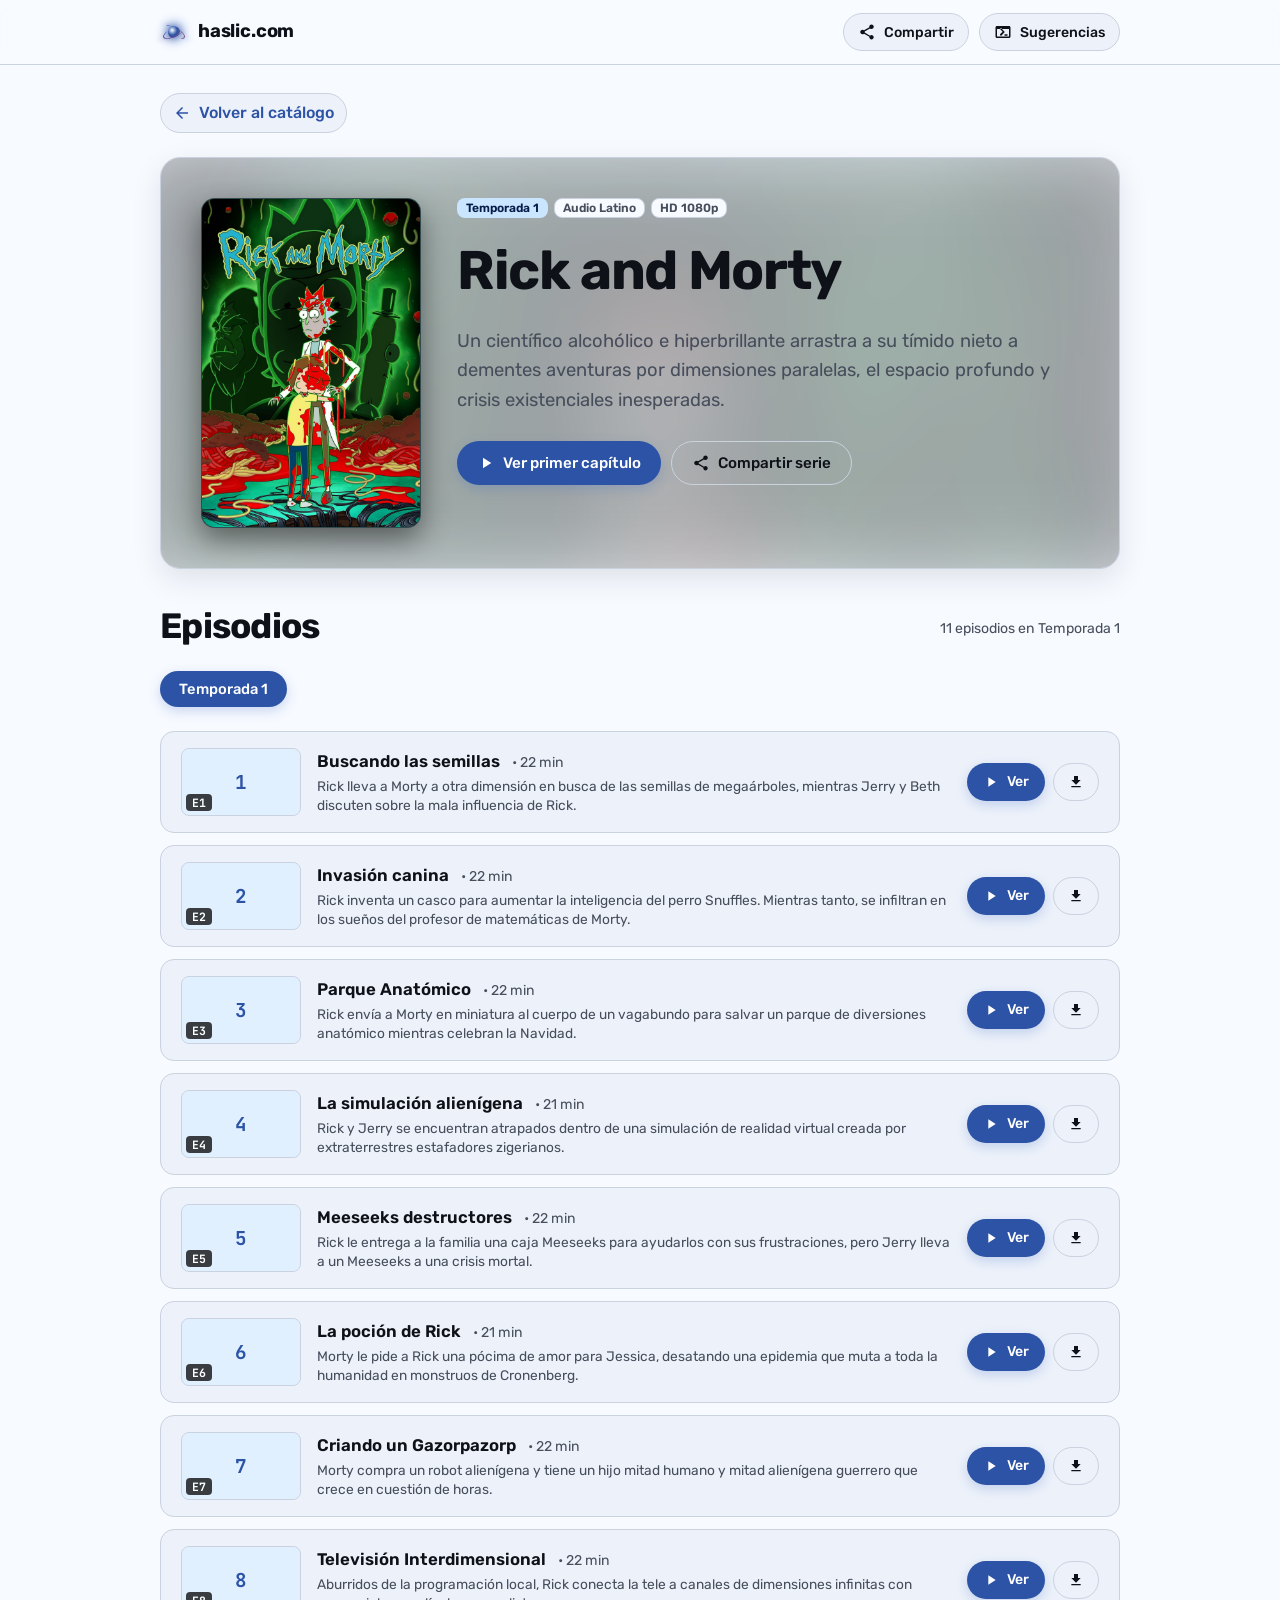
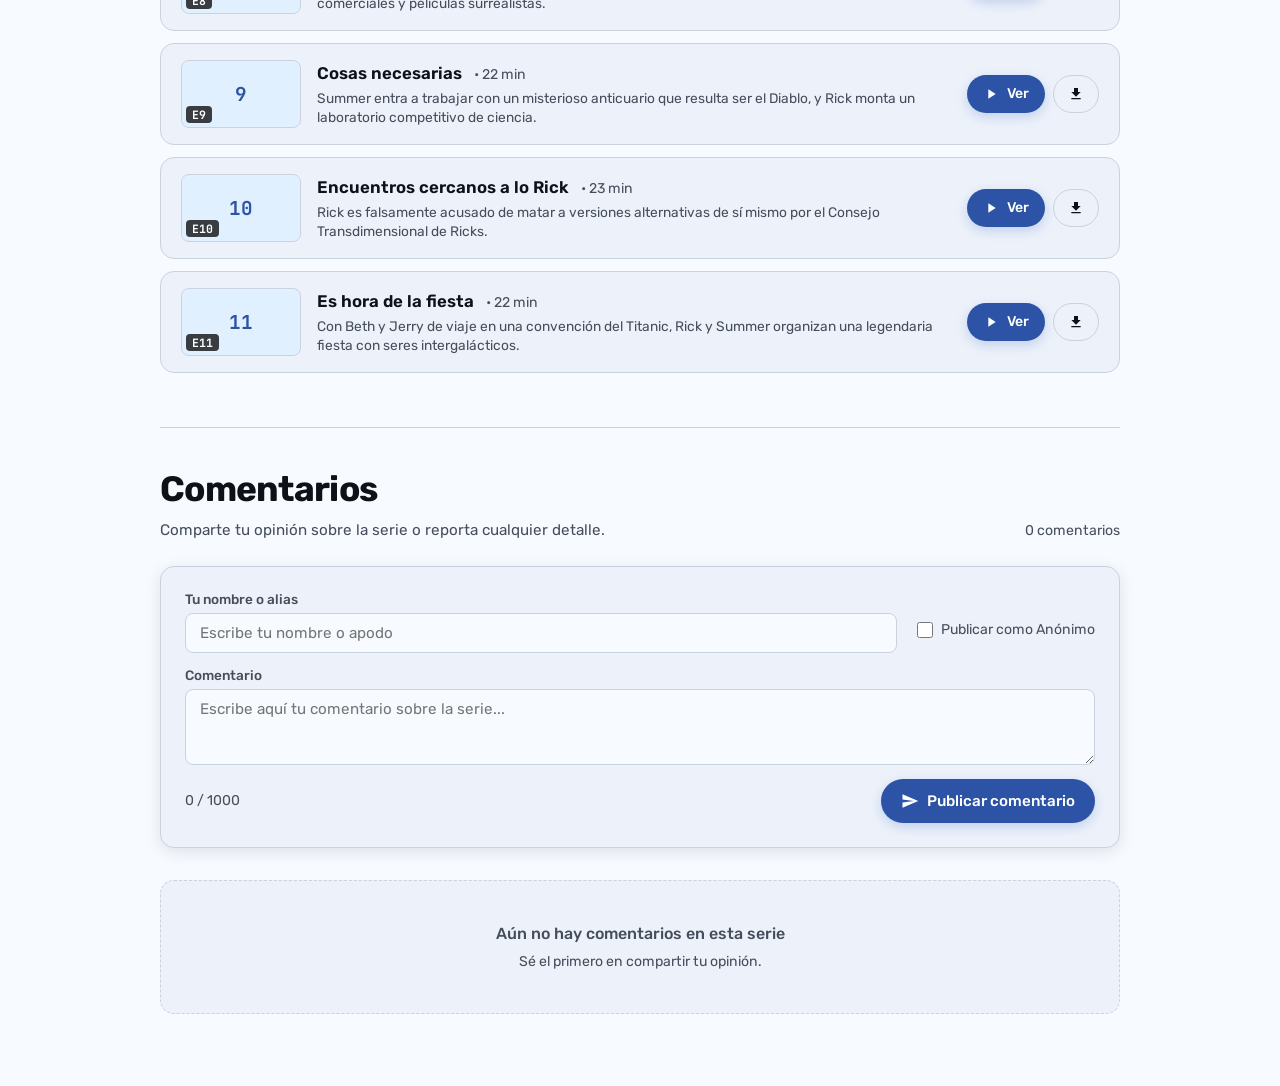
==== commit 6e68a1f1: "Optimizar carga instantanea de miniaturas con script de extraccion estatica y fallback ligero" ====
--- a/series.html
+++ b/series.html
@@ -9,8 +9,8 @@
   <link rel="preconnect" href="https://fonts.googleapis.com">
   <link rel="preconnect" href="https://fonts.gstatic.com" crossorigin>
   <link href="https://fonts.googleapis.com/css2?family=JetBrains+Mono:wght@400;600;700&family=Rubik:wght@400;500;600;700&display=swap" rel="stylesheet">
-  <script src="theme.js?v=9"></script>
-  <link rel="stylesheet" href="styles.css?v=9">
+  <script src="theme.js?v=11"></script>
+  <link rel="stylesheet" href="styles.css?v=11">
 </head>
 <body>
   <!-- Barra de navegación superior -->
@@ -198,9 +198,9 @@
   <!-- Notificación Toast -->
   <div class="toast" id="toast">Enlace copiado al portapapeles</div>
 
-  <script src="track.js?v=9"></script>
-  <script src="series.js?v=9"></script>
-  <script src="script.js?v=9"></script>
+  <script src="track.js?v=11"></script>
+  <script src="series.js?v=11"></script>
+  <script src="script.js?v=11"></script>
   <script>
     // Manejo de compartir en la navbar
     (function() {
--- a/styles.css
+++ b/styles.css
@@ -1121,17 +1121,137 @@
   flex-shrink: 0;
 }
 
-@media (max-width: 600px) {
+@media (max-width: 640px) {
+  /* Navbar ultracompacto en móviles */
+  .site-nav {
+    height: 52px;
+  }
+  .nav-wrap {
+    height: 52px;
+    padding-inline: 12px;
+  }
+  .brand {
+    font-size: 1rem;
+    gap: 8px;
+  }
+  .brand-nexus {
+    width: 22px;
+    height: 22px;
+  }
+  .nexus-core {
+    width: 10px;
+    height: 10px;
+  }
+  .nexus-ring {
+    width: 19px;
+    height: 19px;
+  }
+  .nav-actions {
+    gap: 6px;
+  }
+  .nav-btn {
+    height: 32px;
+    padding: 0 10px;
+    font-size: 0.78rem;
+    gap: 4px;
+  }
+  .nav-btn svg {
+    width: 15px;
+    height: 15px;
+  }
+
+  /* Tarjeta de capítulo compacta y horizontal (sin desbordes verticales) */
   .ep-item {
-    flex-direction: column;
-    align-items: flex-start;
-    padding: 14px;
-    gap: 12px;
-  }
-  
+    flex-direction: row;
+    align-items: center;
+    justify-content: space-between;
+    padding: 10px 12px;
+    gap: 10px;
+    min-height: auto;
+  }
+
+  .ep-info {
+    gap: 10px;
+    min-width: 0;
+  }
+
+  .ep-thumb {
+    width: 88px;
+    height: 50px;
+    border-radius: 6px;
+  }
+
+  .ep-details {
+    min-width: 0;
+  }
+
+  .ep-title {
+    font-size: 0.88rem;
+    margin-bottom: 2px;
+  }
+
+  .ep-desc {
+    font-size: 0.76rem;
+    display: -webkit-box;
+    -webkit-line-clamp: 1;
+    -webkit-box-orient: vertical;
+    overflow: hidden;
+    line-height: 1.3;
+  }
+
   .ep-actions {
-    width: 100%;
-    justify-content: flex-end;
+    gap: 6px;
+  }
+
+  .ep-actions .btn {
+    height: 32px;
+    padding: 0 10px;
+    font-size: 0.78rem;
+    gap: 4px;
+  }
+
+  .ep-actions .btn svg {
+    width: 14px;
+    height: 14px;
+  }
+
+  .ep-actions .btn.ghost {
+    width: 32px;
+    padding: 0;
+  }
+
+  /* Ajustes de Hero en móvil */
+  .hero {
+    padding: 20px 16px;
+    margin-bottom: 24px;
+  }
+  .hero h1 {
+    font-size: 1.45rem;
+  }
+  .hero .lead {
+    font-size: 0.9rem;
+  }
+  .s-head {
+    gap: 16px;
+  }
+  .s-poster {
+    max-width: 130px;
+  }
+  .s-head h1.big {
+    font-size: 1.6rem;
+  }
+}
+
+@media (max-width: 380px) {
+  .nav-btn span {
+    display: none;
+  }
+  .nav-btn {
+    padding: 0 8px;
+  }
+  .ep-thumb {
+    width: 76px;
+    height: 44px;
   }
 }
 
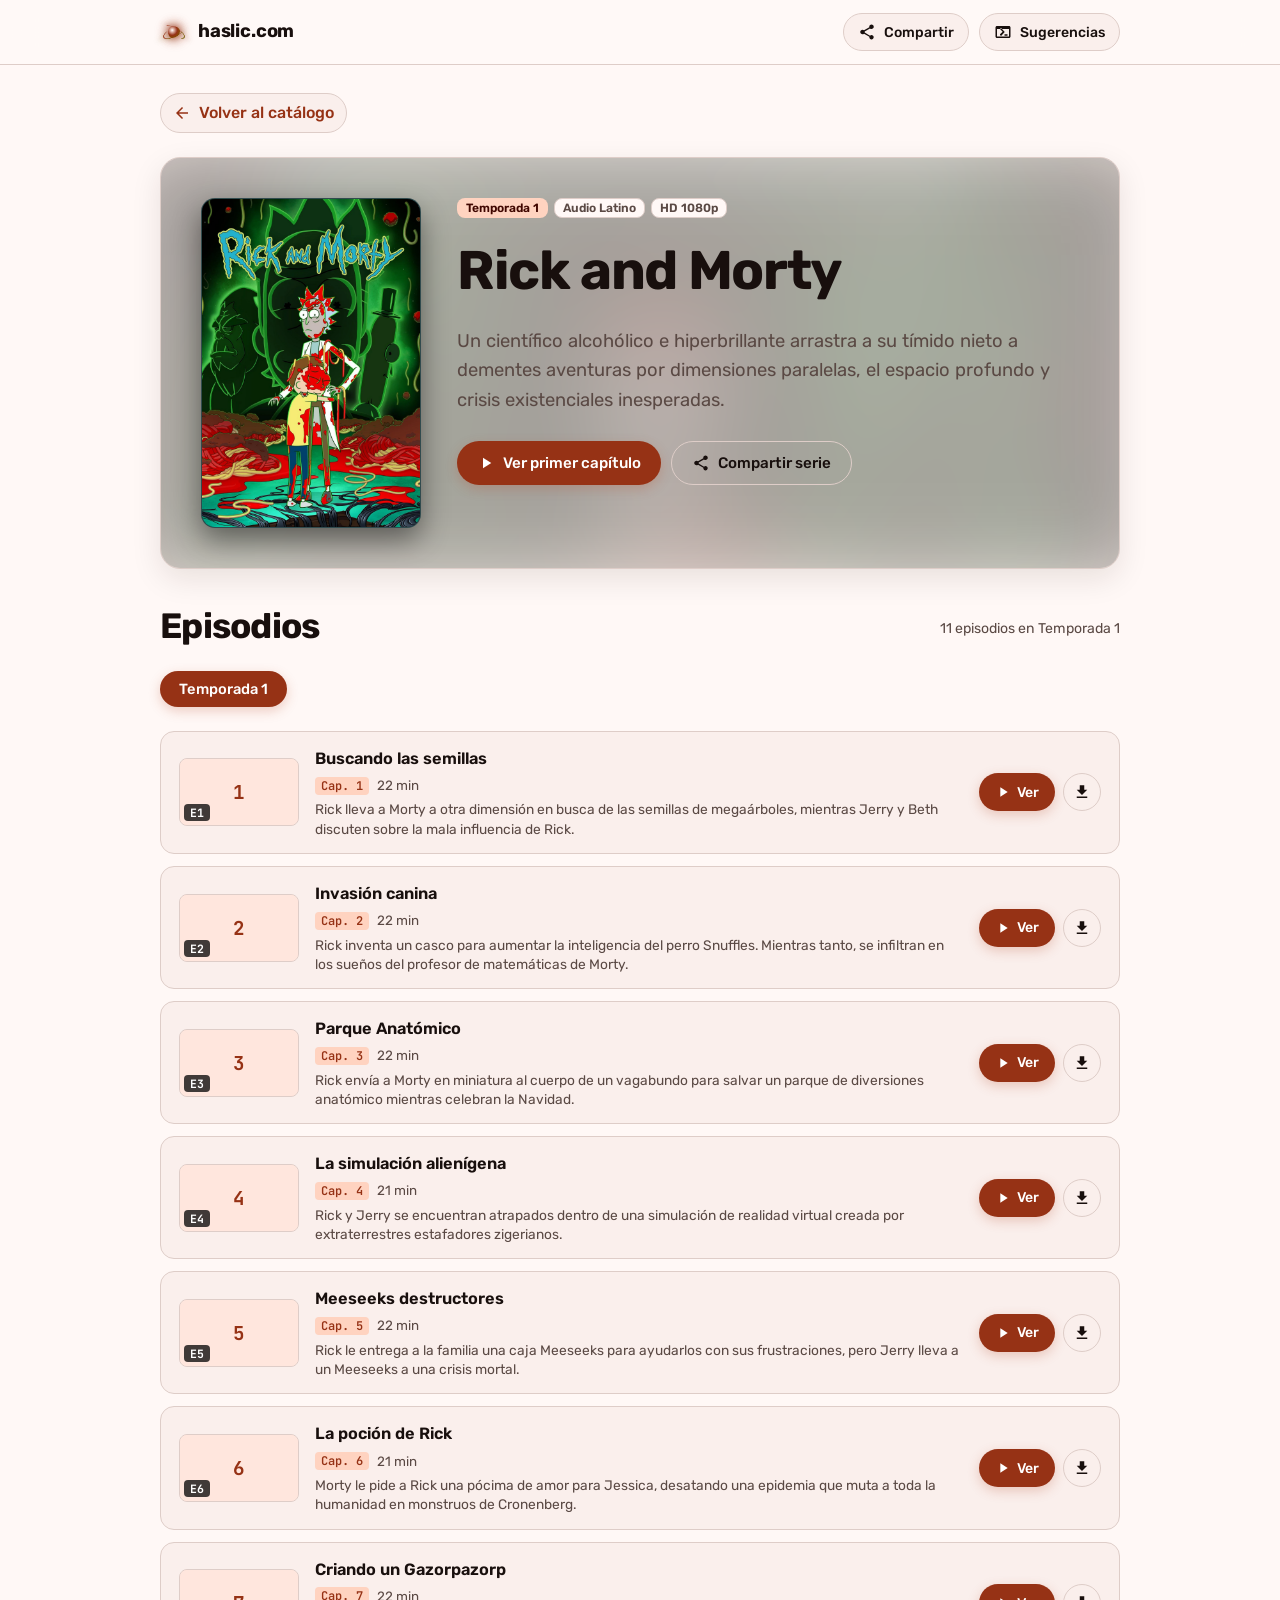
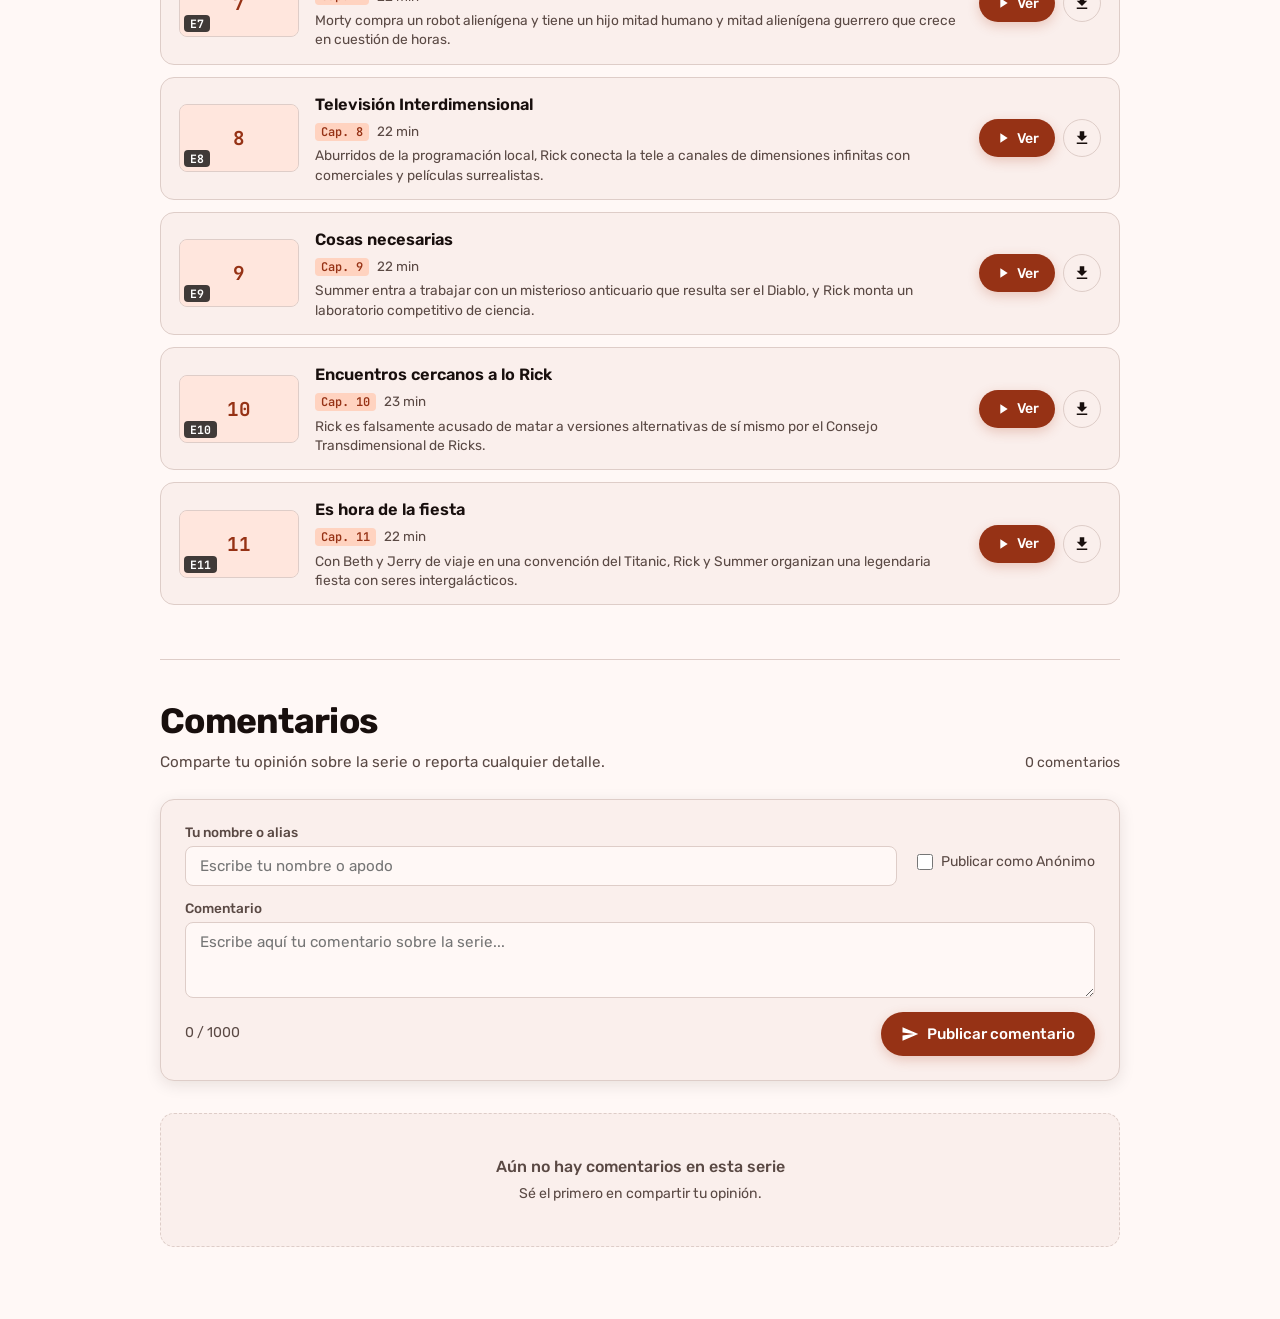
==== commit a455016a: "Corregir bloqueo de reproduccion por overlay de fallback y eliminar desbordes horizontales de capitu" ====
--- a/series.html
+++ b/series.html
@@ -9,8 +9,8 @@
   <link rel="preconnect" href="https://fonts.googleapis.com">
   <link rel="preconnect" href="https://fonts.gstatic.com" crossorigin>
   <link href="https://fonts.googleapis.com/css2?family=JetBrains+Mono:wght@400;600;700&family=Rubik:wght@400;500;600;700&display=swap" rel="stylesheet">
-  <script src="theme.js?v=11"></script>
-  <link rel="stylesheet" href="styles.css?v=11">
+  <script src="theme.js?v=12"></script>
+  <link rel="stylesheet" href="styles.css?v=12">
 </head>
 <body>
   <!-- Barra de navegación superior -->
@@ -103,6 +103,7 @@
           <h3>Video local en preparación</h3>
           <p id="fallback-message">El archivo multimedia aún no se encuentra alojado en esta ruta local.</p>
           <span class="badge" id="fallback-path" style="font-family: var(--mono); word-break: break-all;"></span>
+          <button type="button" class="btn ghost" id="fallback-dismiss-btn" style="height: 32px; padding: 0 16px; font-size: 0.82rem; margin-top: 8px;" onclick="document.getElementById('player-fallback').style.display='none'">✕ Descartar aviso</button>
         </div>
       </div>
 
@@ -198,9 +199,9 @@
   <!-- Notificación Toast -->
   <div class="toast" id="toast">Enlace copiado al portapapeles</div>
 
-  <script src="track.js?v=11"></script>
-  <script src="series.js?v=11"></script>
-  <script src="script.js?v=11"></script>
+  <script src="track.js?v=12"></script>
+  <script src="series.js?v=12"></script>
+  <script src="script.js?v=12"></script>
   <script>
     // Manejo de compartir en la navbar
     (function() {
--- a/styles.css
+++ b/styles.css
@@ -905,6 +905,9 @@
 /* Selector de Temporadas y Lista de Episodios */
 .seasons-section {
   margin-top: 36px;
+  width: 100%;
+  max-width: 100%;
+  box-sizing: border-box;
 }
 
 .section-head {
@@ -950,21 +953,30 @@
 /* Lista de Episodios */
 .eps {
   list-style: none;
-  display: grid;
+  display: flex;
+  flex-direction: column;
   gap: 12px;
+  width: 100%;
+  max-width: 100%;
+  box-sizing: border-box;
 }
 
 .ep-item {
   background: var(--surface-card);
   border: 1px solid var(--outline-v);
   border-radius: var(--radius-md);
-  padding: 16px 20px;
+  padding: 14px 18px;
   display: flex;
   align-items: center;
   justify-content: space-between;
   gap: 16px;
+  width: 100%;
+  max-width: 100%;
+  box-sizing: border-box;
   transition: all 0.25s ease;
   animation: slideUp 0.4s ease backwards;
+  cursor: pointer;
+  overflow: hidden;
 }
 
 .ep-item:hover {
@@ -984,8 +996,9 @@
   display: flex;
   align-items: center;
   gap: 16px;
-  flex: 1;
+  flex: 1 1 0;
   min-width: 0;
+  overflow: hidden;
 }
 
 .ep-thumb {
@@ -1000,15 +1013,7 @@
   display: flex;
   align-items: center;
   justify-content: center;
-  cursor: pointer;
   transition: all 0.25s ease;
-}
-
-@media (max-width: 540px) {
-  .ep-thumb {
-    width: 92px;
-    height: 52px;
-  }
 }
 
 .ep-thumb-img {
@@ -1077,31 +1082,47 @@
   transform: scale(1.15);
 }
 
-.ep-num {
-  font: 700 1.1rem var(--mono);
-  color: var(--primary);
-  background: color-mix(in srgb, var(--primary-c) 40%, transparent);
-  width: 42px;
-  height: 42px;
-  border-radius: var(--radius-sm);
-  display: flex;
-  align-items: center;
-  justify-content: center;
-  flex-shrink: 0;
-}
-
 .ep-details {
+  flex: 1 1 0;
   min-width: 0;
-}
-
-.ep-title {
-  font-size: 1.05rem;
+  overflow: hidden;
+}
+
+.ep-title-line {
+  display: flex;
+  align-items: center;
+  gap: 8px;
+  min-width: 0;
+  overflow: hidden;
+}
+
+.ep-title-text {
+  font-size: 1.02rem;
   font-weight: 600;
   color: var(--on-surface);
-  margin-bottom: 2px;
   white-space: nowrap;
   overflow: hidden;
   text-overflow: ellipsis;
+  display: block;
+  min-width: 0;
+  flex: 1 1 auto;
+}
+
+.ep-meta-line {
+  display: flex;
+  align-items: center;
+  gap: 8px;
+  margin-top: 3px;
+  font-size: 0.84rem;
+  color: var(--on-surface-v);
+}
+
+.ep-tag-num {
+  font: 600 0.75rem var(--mono);
+  color: var(--primary);
+  background: var(--primary-c);
+  padding: 1px 6px;
+  border-radius: 4px;
 }
 
 .ep-desc {
@@ -1112,6 +1133,7 @@
   -webkit-box-orient: vertical;
   overflow: hidden;
   line-height: 1.4;
+  margin-top: 4px;
 }
 
 .ep-actions {
@@ -1121,7 +1143,39 @@
   flex-shrink: 0;
 }
 
+.ep-btn-play {
+  height: 38px;
+  padding: 0 16px;
+  font-size: 0.88rem;
+  gap: 6px;
+}
+
+.ep-btn-play svg {
+  width: 16px;
+  height: 16px;
+}
+
+.ep-btn-dl {
+  height: 38px;
+  width: 38px;
+  padding: 0;
+  display: inline-flex;
+  align-items: center;
+  justify-content: center;
+}
+
+.ep-btn-dl svg {
+  width: 18px;
+  height: 18px;
+}
+
 @media (max-width: 640px) {
+  /* Envoltorio responsivo en pantallas pequeñas */
+  .wrap {
+    width: min(960px, 100% - 20px);
+    padding-block: 16px 44px;
+  }
+
   /* Navbar ultracompacto en móviles */
   .site-nav {
     height: 52px;
@@ -1160,64 +1214,91 @@
     height: 15px;
   }
 
-  /* Tarjeta de capítulo compacta y horizontal (sin desbordes verticales) */
+  /* Tarjeta de capítulo 100% adaptativa sin desborde horizontal ni vertical */
   .ep-item {
     flex-direction: row;
     align-items: center;
     justify-content: space-between;
     padding: 10px 12px;
     gap: 10px;
+    width: 100%;
+    max-width: 100%;
     min-height: auto;
+    box-sizing: border-box;
+    overflow: hidden;
   }
 
   .ep-info {
     gap: 10px;
+    flex: 1 1 0;
     min-width: 0;
+    overflow: hidden;
   }
 
   .ep-thumb {
-    width: 88px;
-    height: 50px;
+    width: 82px;
+    height: 48px;
     border-radius: 6px;
+    flex-shrink: 0;
   }
 
   .ep-details {
+    flex: 1 1 0;
     min-width: 0;
-  }
-
-  .ep-title {
+    overflow: hidden;
+  }
+
+  .ep-title-line {
+    min-width: 0;
+    overflow: hidden;
+  }
+
+  .ep-title-text {
     font-size: 0.88rem;
-    margin-bottom: 2px;
-  }
-
+    line-height: 1.25;
+    white-space: nowrap;
+    overflow: hidden;
+    text-overflow: ellipsis;
+    max-width: 100%;
+  }
+
+  .ep-meta-line {
+    font-size: 0.74rem;
+    gap: 6px;
+    margin-top: 2px;
+  }
+
+  .ep-tag-num {
+    font-size: 0.7rem;
+    padding: 1px 4px;
+  }
+
+  /* Ocultar descripción larga en móvil para mantener la tarjeta perfectamente horizontal */
   .ep-desc {
-    font-size: 0.76rem;
-    display: -webkit-box;
-    -webkit-line-clamp: 1;
-    -webkit-box-orient: vertical;
-    overflow: hidden;
-    line-height: 1.3;
+    display: none;
   }
 
   .ep-actions {
-    gap: 6px;
-  }
-
-  .ep-actions .btn {
-    height: 32px;
-    padding: 0 10px;
-    font-size: 0.78rem;
     gap: 4px;
-  }
-
-  .ep-actions .btn svg {
-    width: 14px;
-    height: 14px;
-  }
-
-  .ep-actions .btn.ghost {
-    width: 32px;
-    padding: 0;
+    flex-shrink: 0;
+  }
+
+  /* Ocultar botón de descarga en celular para liberar espacio al título */
+  .ep-btn-dl {
+    display: none !important;
+  }
+
+  /* Botón de reproducción compacto */
+  .ep-btn-play {
+    height: 32px !important;
+    padding: 0 10px !important;
+    font-size: 0.78rem !important;
+    gap: 4px !important;
+  }
+
+  .ep-btn-play svg {
+    width: 14px !important;
+    height: 14px !important;
   }
 
   /* Ajustes de Hero en móvil */
@@ -1240,18 +1321,60 @@
   .s-head h1.big {
     font-size: 1.6rem;
   }
-}
-
-@media (max-width: 380px) {
+
+  /* Reproductor teatral en móvil */
+  .theater-player-container {
+    margin-bottom: 24px;
+    border-radius: var(--radius-sm);
+  }
+  .player-header {
+    padding: 8px 12px;
+  }
+  .player-title {
+    max-width: calc(100% - 36px);
+    overflow: hidden;
+    text-overflow: ellipsis;
+    white-space: nowrap;
+    font-size: 0.82rem;
+  }
+  .player-nav-controls {
+    padding: 8px 12px;
+  }
+  .player-nav-controls .btn {
+    height: 32px !important;
+    padding: 0 10px !important;
+    font-size: 0.78rem !important;
+  }
+}
+
+@media (max-width: 400px) {
+  .wrap {
+    width: min(960px, 100% - 16px);
+  }
   .nav-btn span {
     display: none;
   }
   .nav-btn {
     padding: 0 8px;
   }
+  .ep-item {
+    padding: 8px 10px;
+    gap: 8px;
+  }
   .ep-thumb {
-    width: 76px;
-    height: 44px;
+    width: 74px;
+    height: 42px;
+  }
+  .ep-title-text {
+    font-size: 0.84rem;
+  }
+  .ep-btn-play span {
+    display: none;
+  }
+  .ep-btn-play {
+    width: 32px !important;
+    padding: 0 !important;
+    justify-content: center !important;
   }
 }
 
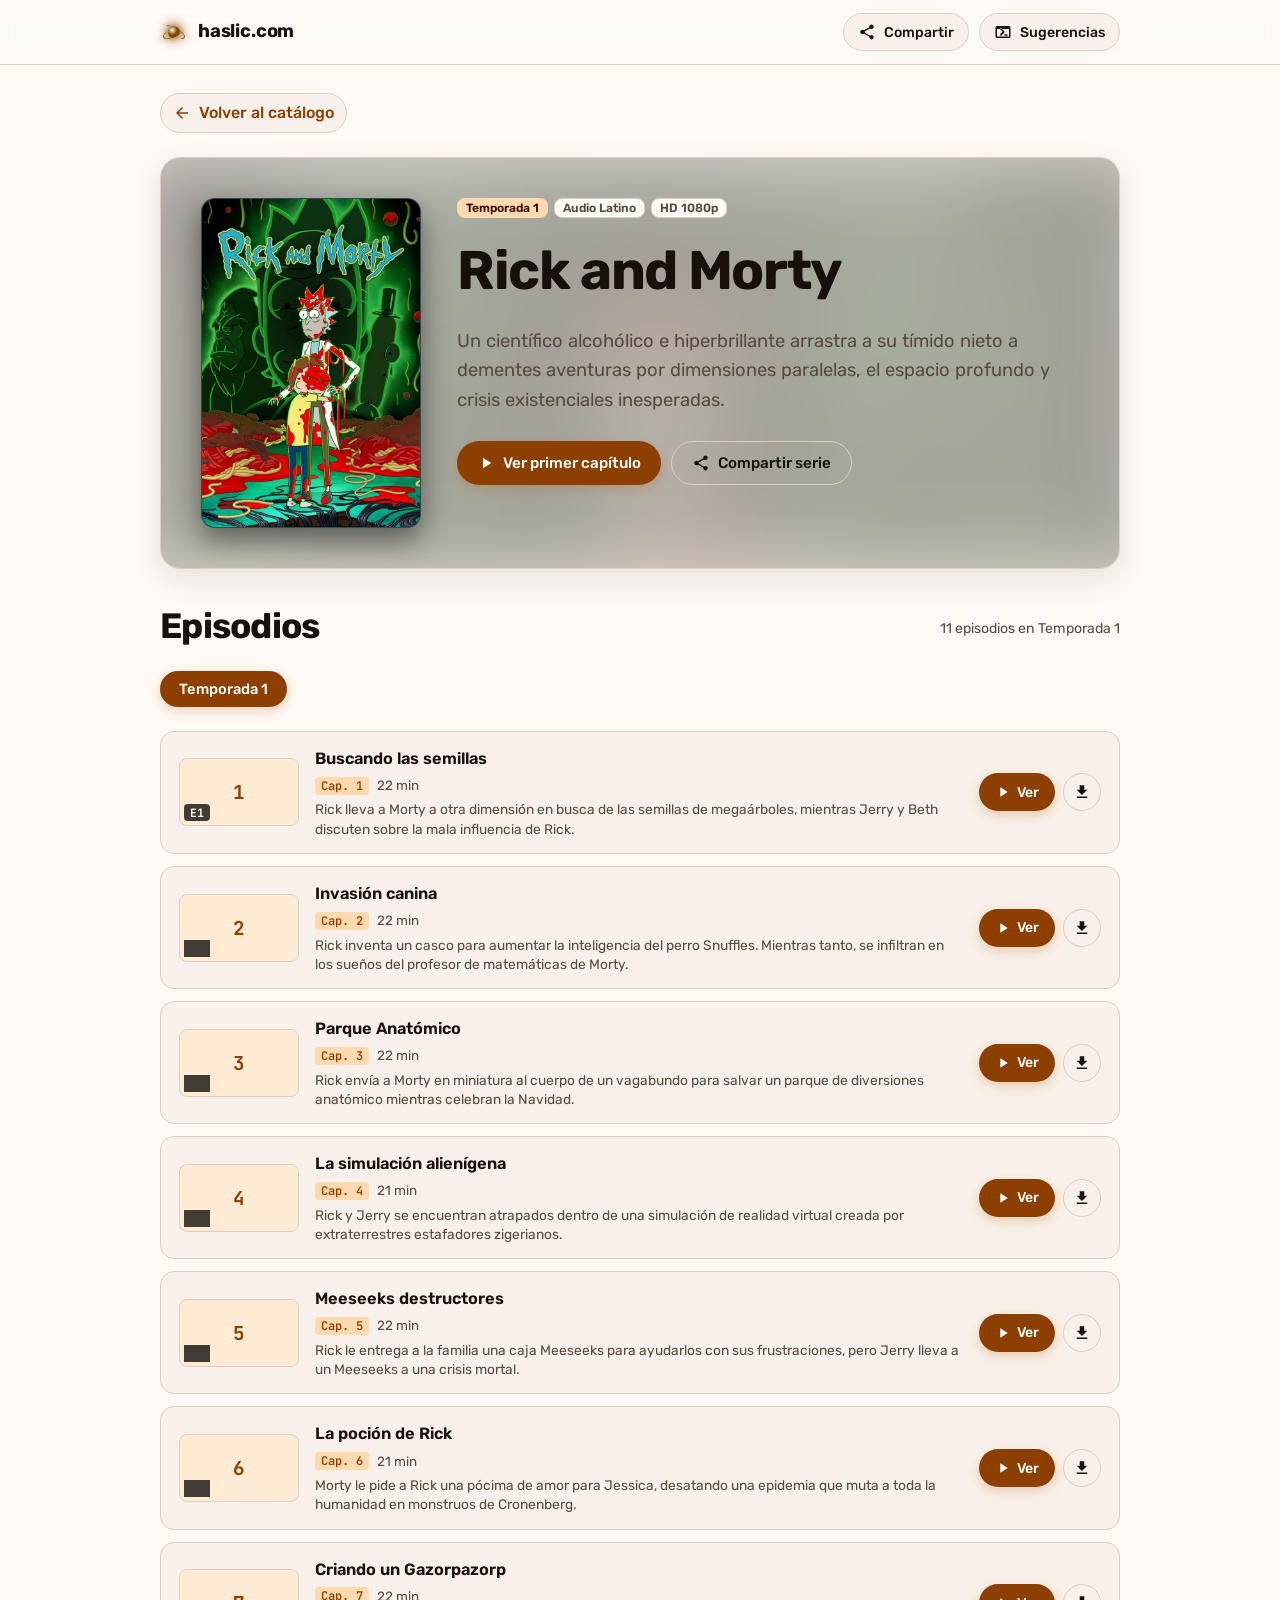
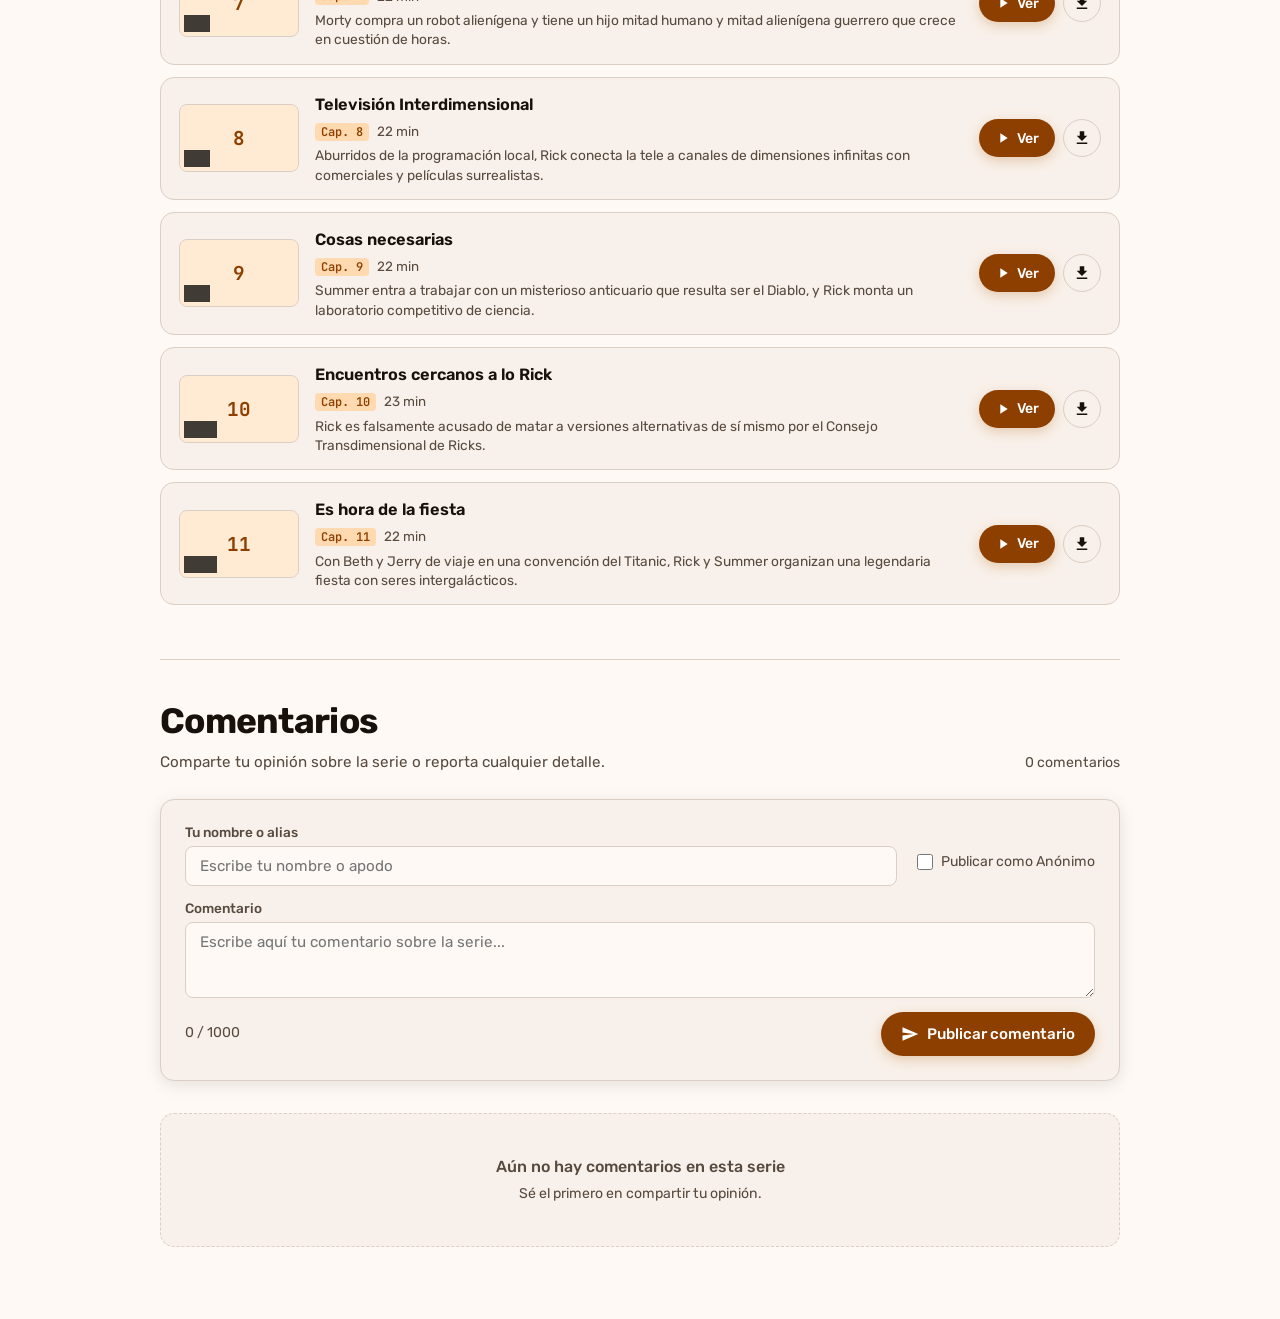
==== commit ad13f9da: "Agregar sitemap.xml, robots.txt, favicon.svg y metaetiquetas SEO Open Graph para compartir en redes " ====
--- a/series.html
+++ b/series.html
@@ -4,8 +4,22 @@
   <meta charset="utf-8">
   <meta name="viewport" content="width=device-width, initial-scale=1">
   <title>Series · haslic.com</title>
-  <meta name="description" content="Visualiza episodios y temporadas completas en alta definición.">
+  <meta name="description" content="Visualiza episodios y temporadas completas en alta definición y audio latino.">
   <meta name="theme-color" content="#006A60">
+  <link rel="icon" type="image/svg+xml" href="favicon.svg">
+
+  <!-- Open Graph / Redes Sociales -->
+  <meta property="og:type" content="video.tv_show">
+  <meta property="og:site_name" content="haslic.com">
+  <meta property="og:title" content="Series · haslic.com">
+  <meta property="og:description" content="Visualiza episodios y temporadas completas en alta definición y audio latino.">
+  <meta property="og:image" content="https://hasclic.com/img/peacemaker.jpg">
+
+  <!-- Twitter Card -->
+  <meta name="twitter:card" content="summary_large_image">
+  <meta name="twitter:title" content="Series · haslic.com">
+  <meta name="twitter:description" content="Visualiza episodios y temporadas completas en alta definición y audio latino.">
+  <meta name="twitter:image" content="https://hasclic.com/img/peacemaker.jpg">
   <link rel="preconnect" href="https://fonts.googleapis.com">
   <link rel="preconnect" href="https://fonts.gstatic.com" crossorigin>
   <link href="https://fonts.googleapis.com/css2?family=JetBrains+Mono:wght@400;600;700&family=Rubik:wght@400;500;600;700&display=swap" rel="stylesheet">
